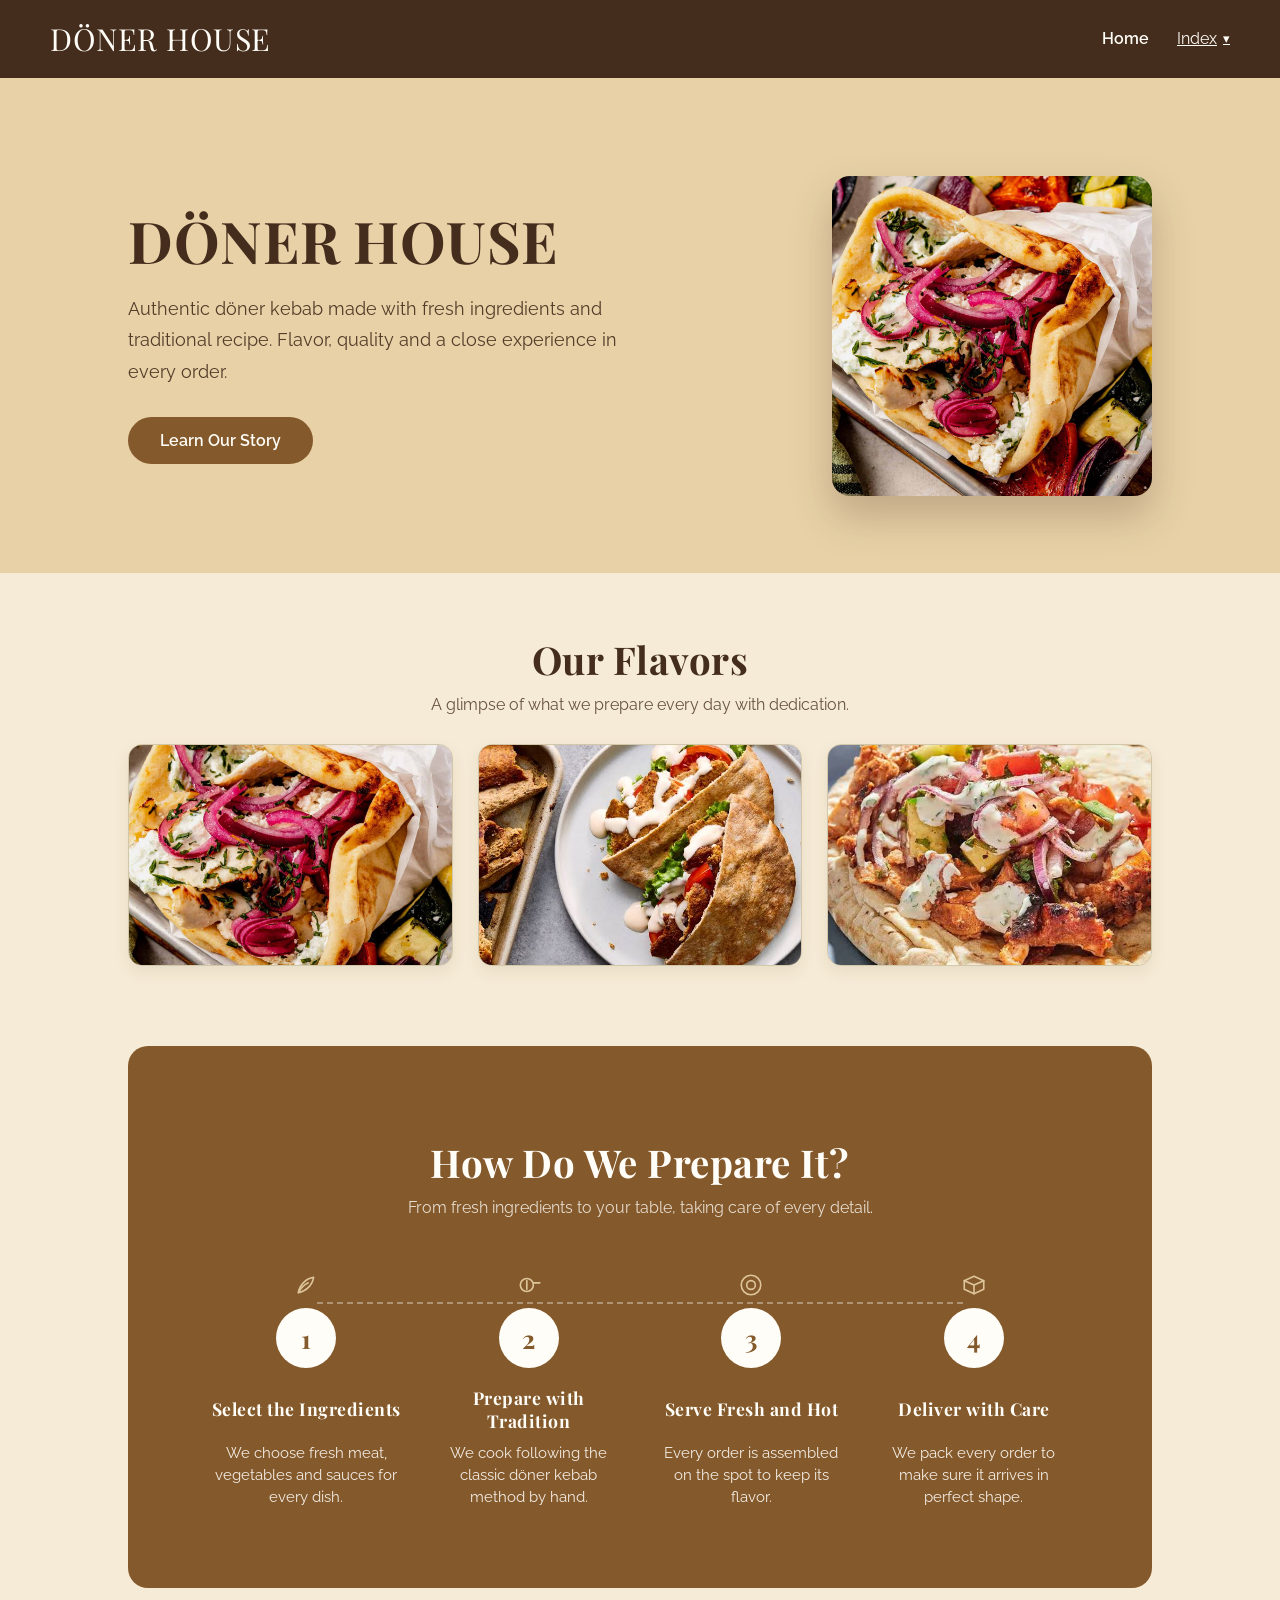
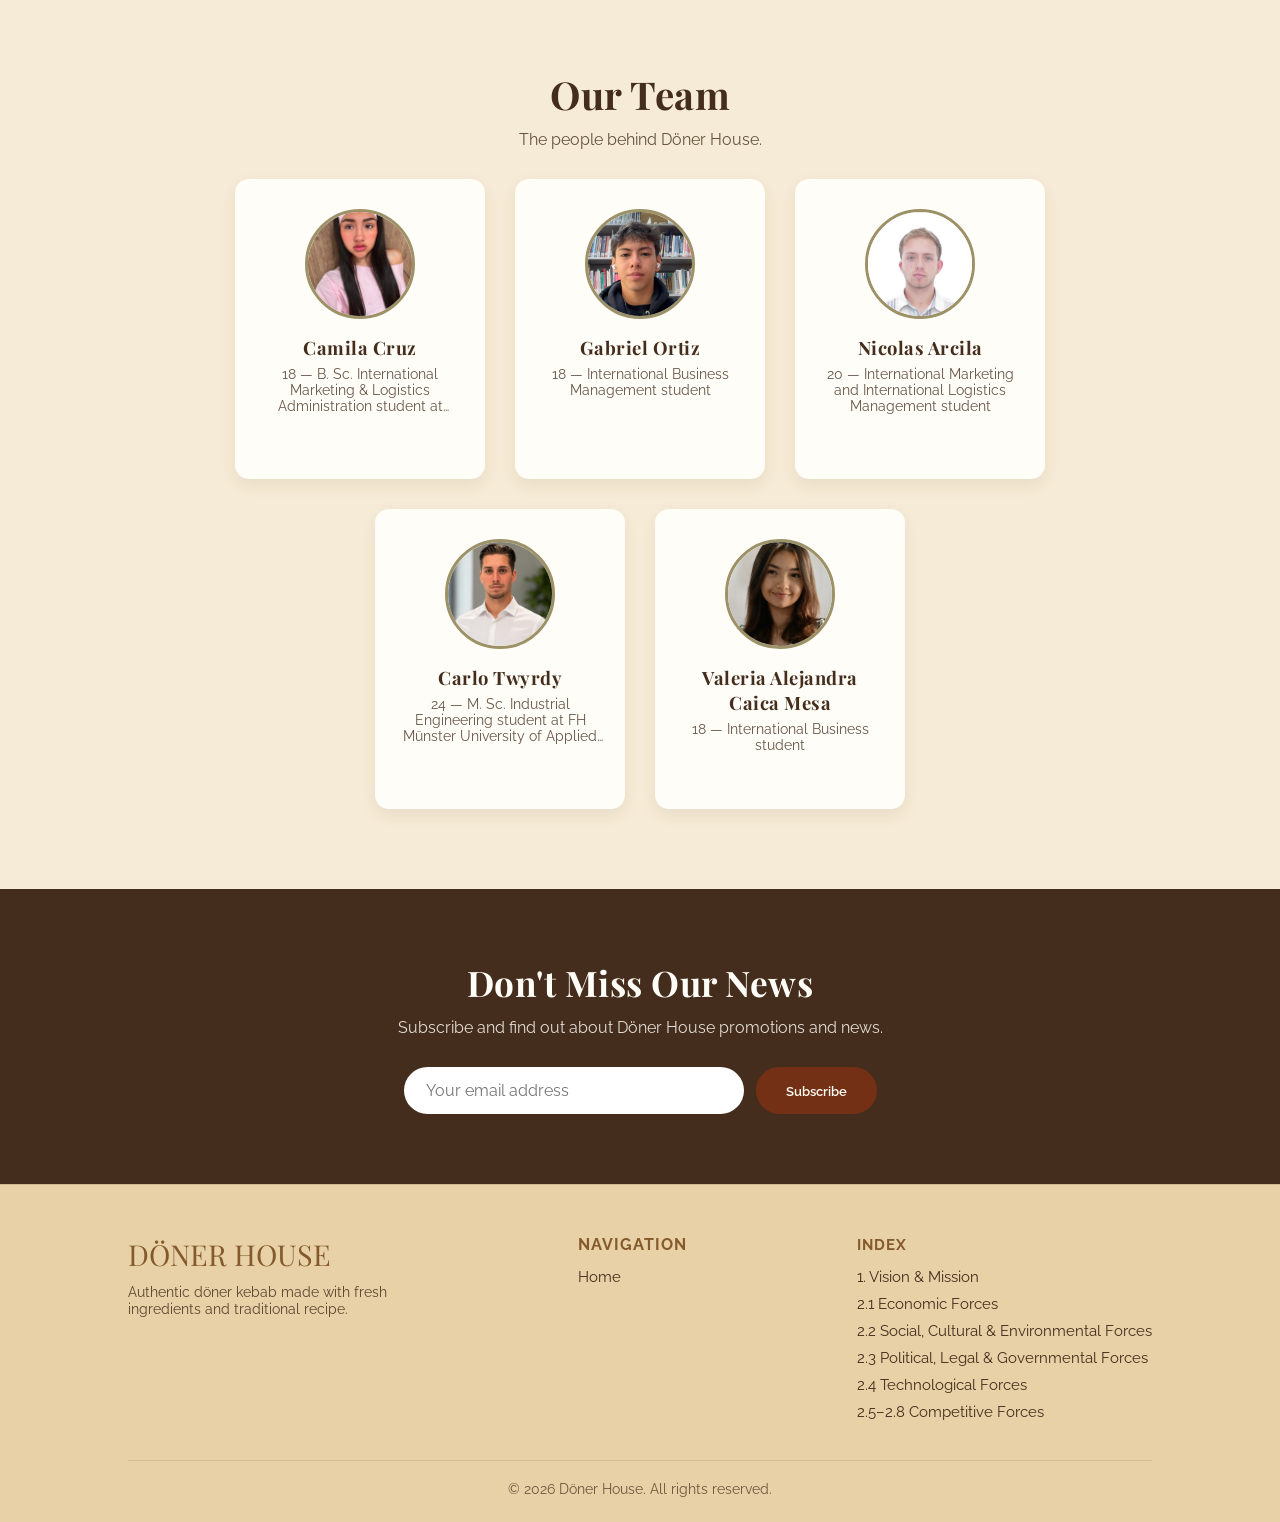
==== index.html @ c60be785 "Fix uneven layout in the process and team sections on the homepage Both sections wrapped to an unbal" ====
<!DOCTYPE html>
<html lang="en">

<head>
    <meta charset="UTF-8">
    <meta name="viewport" content="width=device-width, initial-scale=1.0">
    <title>Döner House</title>

    <link rel="stylesheet" href="css/base.css">
    <link rel="stylesheet" href="css/estilo.css">
    <link href="https://fonts.googleapis.com/css2?family=Playfair+Display:wght@600;700&family=Raleway:wght@300;400;500;600&display=swap"
        rel="stylesheet">
</head>

<body>

    <header class="navbar">
        <div class="logo"><a href="index.html">DÖNER HOUSE</a></div>
        <nav>
            <a href="index.html">Home</a>

            <div class="dropdown">
                <a href="sitemap.html" class="dropdown-toggle">Index</a>
                <div class="dropdown-menu">
                    <a href="mision-vision.html">1. Vision &amp; Mission</a>
                    <a href="fuerzas-economicas.html">2.1 Economic Forces</a>
                    <a href="fuerzas-sociales.html">2.2 Social, Cultural &amp; Environmental Forces</a>
                    <a href="fuerzas-legales.html">2.3 Political, Legal &amp; Governmental Forces</a>
                    <a href="fuerzas-tecnologicas.html">2.4 Technological Forces</a>
                    <a href="fuerzas-competitivas.html">2.5&ndash;2.8 Competitive Forces</a>
                </div>
            </div>
        </nav>
    </header>

    <section class="hero">
        <div class="hero-text">
            <h1>DÖNER HOUSE</h1>
            <p>
                Authentic döner kebab made with fresh ingredients and traditional recipe.
                Flavor, quality and a close experience in every order.
            </p>
            <div class="hero-botones">
                <a href="mision-vision.html" class="btn-primario">Learn Our Story</a>
            </div>
        </div>

        <div class="hero-img">
            <img src="imagenes/img/chicken-doner-kebab-10.jpg" alt="Döner Kebab">
        </div>
    </section>

    <section class="main">

        <section class="galeria">
            <div class="section-heading">
                <h2>Our Flavors</h2>
                <p>A glimpse of what we prepare every day with dedication.</p>
            </div>
            <div class="grid-galeria">
                <div class="galeria-card">
                    <img src="imagenes/img/chicken-doner-kebab-10.jpg" alt="Chicken döner kebab">
                </div>
                <div class="galeria-card">
                    <img src="imagenes/img/doner-kebap-1.jpeg" alt="Döner kebab">
                </div>
                <div class="galeria-card">
                    <img src="imagenes/img/images.jpg" alt="Döner kebab">
                </div>
            </div>
        </section>

        <section class="proceso">
            <div class="section-heading">
                <h2>How Do We Prepare It?</h2>
                <p>From fresh ingredients to your table, taking care of every detail.</p>
            </div>
            <div class="pasos">
                <div class="paso">
                    <div class="paso-icon">
                        <svg viewBox="0 0 24 24" fill="none" stroke="currentColor" stroke-width="1.5" stroke-linecap="round" stroke-linejoin="round">
                            <path d="M5 19c7-1 13-7 14-14-7 1-13 7-14 14z" />
                            <path d="M5 19c2-4 5-7 9-9" />
                        </svg>
                    </div>
                    <div class="numero">1</div>
                    <h3>Select the Ingredients</h3>
                    <p>We choose fresh meat, vegetables and sauces for every dish.</p>
                </div>
                <div class="paso">
                    <div class="paso-icon">
                        <svg viewBox="0 0 24 24" fill="none" stroke="currentColor" stroke-width="1.5" stroke-linecap="round" stroke-linejoin="round">
                            <circle cx="10" cy="12" r="6" />
                            <path d="M16 10h6" />
                            <path d="M10 8v8" />
                        </svg>
                    </div>
                    <div class="numero">2</div>
                    <h3>Prepare with Tradition</h3>
                    <p>We cook following the classic döner kebab method by hand.</p>
                </div>
                <div class="paso">
                    <div class="paso-icon">
                        <svg viewBox="0 0 24 24" fill="none" stroke="currentColor" stroke-width="1.5" stroke-linecap="round" stroke-linejoin="round">
                            <circle cx="12" cy="12" r="9" />
                            <circle cx="12" cy="12" r="4" />
                        </svg>
                    </div>
                    <div class="numero">3</div>
                    <h3>Serve Fresh and Hot</h3>
                    <p>Every order is assembled on the spot to keep its flavor.</p>
                </div>
                <div class="paso">
                    <div class="paso-icon">
                        <svg viewBox="0 0 24 24" fill="none" stroke="currentColor" stroke-width="1.5" stroke-linecap="round" stroke-linejoin="round">
                            <path d="M3 8l9-4 9 4-9 4-9-4z" />
                            <path d="M3 8v8l9 4 9-4V8" />
                            <path d="M12 12v8" />
                        </svg>
                    </div>
                    <div class="numero">4</div>
                    <h3>Deliver with Care</h3>
                    <p>We pack every order to make sure it arrives in perfect shape.</p>
                </div>
            </div>
        </section>

        <section class="equipo">
            <div class="section-heading">
                <h2>Our Team</h2>
                <p>The people behind Döner House.</p>
            </div>
            <div class="grid-equipo">
                <div class="equipo-card">
                    <img src="imagenes/img/Cmai.jpeg" alt="Camila Cruz">
                    <h3>Camila Cruz</h3>
                    <p>18 &mdash; B. Sc. International Marketing &amp; Logistics Administration student at Universidad de La Sabana</p>
                </div>
                <div class="equipo-card">
                    <img src="imagenes/img/Gabo.jpeg" alt="Gabriel Ortiz">
                    <h3>Gabriel Ortiz</h3>
                    <p>18 &mdash; International Business Management student</p>
                </div>
                <div class="equipo-card">
                    <img src="imagenes/img/Nicolas.jpeg" alt="Nicolas Arcila">
                    <h3>Nicolas Arcila</h3>
                    <p>20 &mdash; International Marketing and International Logistics Management student</p>
                </div>
                <div class="equipo-card">
                    <img src="imagenes/img/galeria-1.jpeg" alt="Carlo Twyrdy">
                    <h3>Carlo Twyrdy</h3>
                    <p>24 &mdash; M. Sc. Industrial Engineering student at FH Münster University of Applied Sciences</p>
                </div>
                <div class="equipo-card">
                    <img src="imagenes/img/galeria-2.jpeg" alt="Valeria Alejandra Caica Mesa">
                    <h3>Valeria Alejandra Caica Mesa</h3>
                    <p>18 &mdash; International Business student</p>
                </div>
            </div>
        </section>

    </section>

    <section class="newsletter">
        <h2>Don't Miss Our News</h2>
        <p>Subscribe and find out about Döner House promotions and news.</p>
        <form class="newsletter-form" onsubmit="event.preventDefault(); alert('Thank you for subscribing!');">
            <input type="email" placeholder="Your email address" required>
            <button type="submit">Subscribe</button>
        </form>
    </section>

    <footer class="footer">
        <div class="footer-content">
            <div>
                <div class="footer-logo">DÖNER HOUSE</div>
                <p class="footer-tagline">Authentic döner kebab made with fresh ingredients and traditional
                    recipe.</p>
            </div>
            <div class="footer-col">
                <h4>Navigation</h4>
                <a href="index.html">Home</a>
            </div>
            <div class="footer-col">
                <h4><a href="sitemap.html">Index</a></h4>
                <a href="mision-vision.html">1. Vision &amp; Mission</a>
                <a href="fuerzas-economicas.html">2.1 Economic Forces</a>
                <a href="fuerzas-sociales.html">2.2 Social, Cultural &amp; Environmental Forces</a>
                <a href="fuerzas-legales.html">2.3 Political, Legal &amp; Governmental Forces</a>
                <a href="fuerzas-tecnologicas.html">2.4 Technological Forces</a>
                <a href="fuerzas-competitivas.html">2.5&ndash;2.8 Competitive Forces</a>
            </div>
        </div>
        <p class="footer-copy">&copy; 2026 Döner House. All rights reserved.</p>
    </footer>

</body>

</html>
---- css/base.css ----
/* ========================================================
   BRAND VARIABLES - DÖNER HOUSE
   Warm, earthy, rustic palette
======================================================== */
:root {
    --color-fondo: #E8D1A7;         /* Crema suave - base */
    --color-superficie: #F6EBD6;    /* Crema claro para tarjetas */
    --color-blanco: #FFFDF8;
    --color-primario: #84592B;      /* Toasted Caramel */
    --color-primario-oscuro: #6B4622;
    --color-secundario: #9D9167;    /* Olive Harvest */
    --color-acento: #743014;        /* Spiced Wine */
    --color-acento-oscuro: #5C2510;
    --color-texto: #442D1C;         /* Cowhide Cocoa */

    --fuente-titulo: 'Playfair Display', 'Georgia', serif;
    --fuente-cuerpo: 'Raleway', sans-serif;
}

/* ========================================================
   RESET Y BASE
======================================================== */
* {
    margin: 0;
    padding: 0;
    box-sizing: border-box;
}

body {
    font-family: var(--fuente-cuerpo);
    background-color: var(--color-fondo);
    color: var(--color-texto);
}

h1, h2, h3, h4, .logo {
    font-family: var(--fuente-titulo);
    letter-spacing: 0.5px;
    color: var(--color-texto);
}

a {
    color: inherit;
}

img {
    max-width: 100%;
    display: block;
}

/* ========================================================
   HEADER / NAVBAR
======================================================== */
.navbar {
    background-color: var(--color-texto);
    color: var(--color-blanco);
    display: flex;
    justify-content: space-between;
    align-items: center;
    padding: 18px 50px;
    position: sticky;
    top: 0;
    z-index: 1000;
    border-bottom: 1px solid rgba(68, 45, 28, 0.15);
}

.navbar .logo a {
    font-size: 1.9rem;
    text-decoration: none;
    color: var(--color-blanco);
}

.navbar nav {
    display: flex;
    align-items: center;
    gap: 28px;
}

.navbar nav > a {
    text-decoration: none;
    font-weight: 600;
    font-size: 1rem;
    color: var(--color-blanco);
    transition: color 0.3s ease;
    cursor: pointer;
}

.navbar nav > a:hover {
    color: var(--color-fondo);
}

/* ========================================================
   DROPDOWN MENU (INDEX)
======================================================== */
.dropdown {
    position: relative;
    display: inline-block;
}

.dropdown-toggle {
    display: flex;
    align-items: center;
    gap: 6px;
}

.dropdown-toggle::after {
    content: '▾';
    font-size: 0.8rem;
}

.dropdown-menu {
    display: none;
    position: absolute;
    top: 130%;
    left: 0;
    background-color: var(--color-blanco);
    min-width: 260px;
    box-shadow: 0 10px 25px rgba(68, 45, 28, 0.18);
    border-radius: 10px;
    border: 1px solid rgba(68, 45, 28, 0.1);
    padding: 10px 0;
    z-index: 20;
}

.dropdown:hover .dropdown-menu {
    display: block;
    animation: fadeIn 0.25s ease;
}

.dropdown-menu a {
    display: block;
    padding: 10px 20px;
    text-decoration: none;
    color: var(--color-texto);
    font-size: 0.92rem;
    font-weight: 500;
    transition: background 0.2s ease, color 0.2s ease;
}

.dropdown-menu a:hover {
    background-color: var(--color-superficie);
    color: var(--color-primario);
}

@keyframes fadeIn {
    from { opacity: 0; transform: translateY(-10px); }
    to { opacity: 1; transform: translateY(0); }
}

/* ========================================================
   GENERAL BUTTONS
======================================================== */
.btn-primario {
    display: inline-block;
    padding: 14px 32px;
    border-radius: 30px;
    font-weight: 600;
    text-decoration: none;
    font-family: var(--fuente-cuerpo);
    border: none;
    cursor: pointer;
    transition: all 0.3s ease;
    font-size: 1rem;
    background-color: var(--color-primario);
    color: var(--color-blanco);
}

.btn-primario:hover {
    background-color: var(--color-primario-oscuro);
    transform: translateY(-2px);
}

/* ========================================================
   EXAMPLE CONTENT NOTICE
======================================================== */
.aviso-ejemplo {
    display: inline-block;
    background-color: rgba(157, 145, 103, 0.2);
    border: 1px dashed var(--color-secundario);
    color: var(--color-primario-oscuro);
    font-size: 0.85rem;
    font-weight: 600;
    padding: 8px 16px;
    border-radius: 20px;
    margin-bottom: 20px;
}

/* ========================================================
   FOOTER
======================================================== */
.footer {
    background-color: var(--color-fondo);
    color: var(--color-texto);
    padding: 50px 10% 25px;
    border-top: 1px solid rgba(68, 45, 28, 0.15);
}

.footer-content {
    display: flex;
    flex-wrap: wrap;
    justify-content: space-between;
    gap: 30px;
    margin-bottom: 30px;
}

.footer-logo {
    font-family: var(--fuente-titulo);
    font-size: 1.8rem;
    color: var(--color-primario);
}

.footer-tagline {
    max-width: 280px;
    margin-top: 10px;
    font-size: 0.9rem;
    color: var(--color-texto);
    opacity: 0.85;
}

.footer-col h4 {
    font-family: var(--fuente-cuerpo);
    font-size: 1rem;
    text-transform: uppercase;
    letter-spacing: 1px;
    color: var(--color-primario);
    margin-bottom: 14px;
}

.footer-col a {
    display: block;
    text-decoration: none;
    color: var(--color-texto);
    font-size: 0.92rem;
    margin-bottom: 10px;
    transition: color 0.2s ease;
}

.footer-col h4 a {
    display: inline;
    color: inherit;
    margin-bottom: 0;
}

.footer-col h4 a:hover {
    text-decoration: underline;
}

.footer-col a:hover {
    color: var(--color-acento);
}

.footer-copy {
    text-align: center;
    font-size: 0.85rem;
    opacity: 0.75;
    padding-top: 20px;
    border-top: 1px solid rgba(68, 45, 28, 0.15);
}

/* ========================================================
   RESPONSIVE BASE
======================================================== */
@media (max-width: 900px) {
    .navbar {
        flex-direction: column;
        gap: 15px;
        padding: 15px 20px;
    }

    .navbar nav {
        flex-wrap: wrap;
        justify-content: center;
        gap: 15px;
    }
}
---- css/estilo.css ----
/* ========================================================
   PÁGINA PRINCIPAL - DÖNER HOUSE
   Requiere base.css cargado antes que este archivo
======================================================== */

/* ========================================================
   HERO
======================================================== */
.hero {
    display: flex;
    align-items: center;
    justify-content: space-between;
    gap: 40px;
    padding: 80px 10% 60px;
    background-color: var(--color-fondo);
    min-height: 55vh;
}

.hero-text {
    max-width: 52%;
}

.hero-text h1 {
    font-size: 3.6rem;
    line-height: 1.15;
    margin-bottom: 20px;
}

.hero-text p {
    font-size: 1.15rem;
    line-height: 1.7;
    color: var(--color-texto);
    opacity: 0.9;
    margin-bottom: 30px;
}

.hero-botones {
    display: flex;
    gap: 18px;
    flex-wrap: wrap;
}

.hero-img {
    max-width: 42%;
}

.hero-img img {
    width: 100%;
    max-width: 420px;
    height: 320px;
    object-fit: cover;
    border-radius: 18px;
    box-shadow: 0 20px 40px rgba(68, 45, 28, 0.25);
    margin-left: auto;
}

/* ========================================================
   CONTENIDO PRINCIPAL (MAIN)
======================================================== */
.main {
    padding: 60px 10%;
    background-color: var(--color-superficie);
}

.section-heading {
    text-align: center;
    margin-bottom: 30px;
}

.section-heading h2 {
    font-size: 2.4rem;
    margin-bottom: 10px;
}

.section-heading p {
    color: var(--color-texto);
    opacity: 0.8;
}

/* ========================================================
   SECCIÓN: GALERÍA
======================================================== */
.galeria {
    margin-bottom: 80px;
}

.grid-galeria {
    display: grid;
    grid-template-columns: repeat(auto-fit, minmax(220px, 1fr));
    gap: 25px;
}

.galeria-card {
    border-radius: 14px;
    overflow: hidden;
    border: 1px solid rgba(157, 145, 103, 0.4);
    box-shadow: 0 6px 16px rgba(68, 45, 28, 0.08);
    transition: transform 0.3s ease, box-shadow 0.3s ease;
}

.galeria-card:hover {
    transform: translateY(-6px);
    box-shadow: 0 14px 26px rgba(68, 45, 28, 0.18);
}

.galeria-card img {
    width: 100%;
    height: 220px;
    object-fit: cover;
}

/* ========================================================
   SECCIÓN: NUESTRO PROCESO
======================================================== */
.proceso {
    background-color: var(--color-primario);
    color: var(--color-blanco);
    padding: 90px 8% 80px;
    border-radius: 20px;
    margin-bottom: 80px;
    text-align: center;
}

.proceso .section-heading h2,
.proceso .section-heading p {
    color: var(--color-blanco);
}

.proceso .aviso-ejemplo {
    background-color: rgba(255, 255, 255, 0.15);
    border-color: rgba(255, 255, 255, 0.5);
    color: var(--color-blanco);
}

.pasos {
    position: relative;
    display: grid;
    grid-template-columns: repeat(4, 1fr);
    gap: 30px;
    margin-top: 55px;
}

.pasos::before {
    content: '';
    position: absolute;
    top: 30px;
    left: 12.5%;
    right: 12.5%;
    height: 0;
    border-top: 2px dashed rgba(255, 255, 255, 0.35);
    z-index: 0;
}

.paso {
    position: relative;
    z-index: 1;
    text-align: center;
    max-width: 240px;
    margin: 0 auto;
}

.paso-icon {
    width: 26px;
    height: 26px;
    margin: 0 auto 10px;
    color: var(--color-fondo);
    opacity: 0.9;
}

.paso-icon svg {
    width: 100%;
    height: 100%;
}

.paso .numero {
    width: 60px;
    height: 60px;
    margin: 0 auto 18px;
    border-radius: 50%;
    background-color: var(--color-blanco);
    color: var(--color-primario);
    display: flex;
    align-items: center;
    justify-content: center;
    font-family: var(--fuente-titulo);
    font-size: 1.6rem;
    font-weight: 700;
    position: relative;
    z-index: 1;
}

.paso h3 {
    color: var(--color-blanco);
    font-size: 1.1rem;
    margin-bottom: 10px;
    min-height: 2.6em;
    display: flex;
    align-items: center;
    justify-content: center;
}

.paso p {
    font-size: 0.92rem;
    opacity: 0.9;
    line-height: 1.5;
}

/* ========================================================
   SECCIÓN: NUESTRO EQUIPO
======================================================== */
.equipo {
    margin-bottom: 20px;
    text-align: center;
}

.equipo .aviso-ejemplo {
    margin-bottom: 30px;
}

.grid-equipo {
    display: flex;
    flex-wrap: wrap;
    justify-content: center;
    gap: 30px;
    max-width: 900px;
    margin: 0 auto;
}

.equipo-card {
    flex: 0 1 250px;
    max-width: 250px;
    min-height: 300px;
    display: flex;
    flex-direction: column;
    align-items: center;
    background-color: var(--color-blanco);
    border-radius: 14px;
    padding: 30px 20px;
    box-shadow: 0 6px 16px rgba(68, 45, 28, 0.08);
    transition: transform 0.3s ease, box-shadow 0.3s ease;
}

.equipo-card:hover {
    transform: translateY(-6px);
    box-shadow: 0 14px 26px rgba(68, 45, 28, 0.18);
}

.equipo-card img {
    width: 110px;
    height: 110px;
    object-fit: cover;
    border-radius: 50%;
    margin: 0 auto 16px;
    border: 3px solid var(--color-secundario);
    flex-shrink: 0;
}

.equipo-card h3 {
    font-size: 1.15rem;
    margin-bottom: 6px;
}

.equipo-card p {
    font-size: 0.88rem;
    color: var(--color-texto);
    opacity: 0.8;
    display: -webkit-box;
    -webkit-line-clamp: 3;
    -webkit-box-orient: vertical;
    overflow: hidden;
}


/* ========================================================
   NEWSLETTER / SUSCRIPCIÓN
======================================================== */
.newsletter {
    background-color: var(--color-texto);
    color: var(--color-blanco);
    padding: 70px 10%;
    text-align: center;
}

.newsletter h2 {
    color: var(--color-blanco);
    font-size: 2.2rem;
    margin-bottom: 12px;
}

.newsletter p {
    opacity: 0.85;
    margin-bottom: 30px;
    max-width: 550px;
    margin-left: auto;
    margin-right: auto;
}

.newsletter-form {
    display: flex;
    justify-content: center;
    gap: 12px;
    flex-wrap: wrap;
}

.newsletter-form input {
    padding: 14px 22px;
    border-radius: 30px;
    border: none;
    width: 100%;
    max-width: 340px;
    font-family: var(--fuente-cuerpo);
    font-size: 1rem;
}

.newsletter-form button {
    background-color: var(--color-acento);
    color: var(--color-blanco);
    border: none;
    padding: 14px 30px;
    border-radius: 30px;
    font-weight: 600;
    cursor: pointer;
    font-family: var(--fuente-cuerpo);
    transition: background 0.3s ease;
}

.newsletter-form button:hover {
    background-color: var(--color-acento-oscuro);
}

/* ========================================================
   RESPONSIVE DESIGN
======================================================== */
@media (max-width: 900px) {
    .hero {
        flex-direction: column;
        text-align: center;
        padding: 50px 6%;
    }

    .hero-text, .hero-img {
        max-width: 100%;
    }

    .hero-img img {
        margin: 30px auto 0;
    }

    .hero-botones {
        justify-content: center;
    }

    .hero-text h1 {
        font-size: 2.6rem;
    }

    .proceso {
        border-radius: 0;
        padding: 60px 6%;
    }

    .pasos {
        grid-template-columns: repeat(2, 1fr);
        row-gap: 45px;
    }

    .pasos::before {
        display: none;
    }
}

@media (max-width: 500px) {
    .pasos {
        grid-template-columns: 1fr;
    }
}
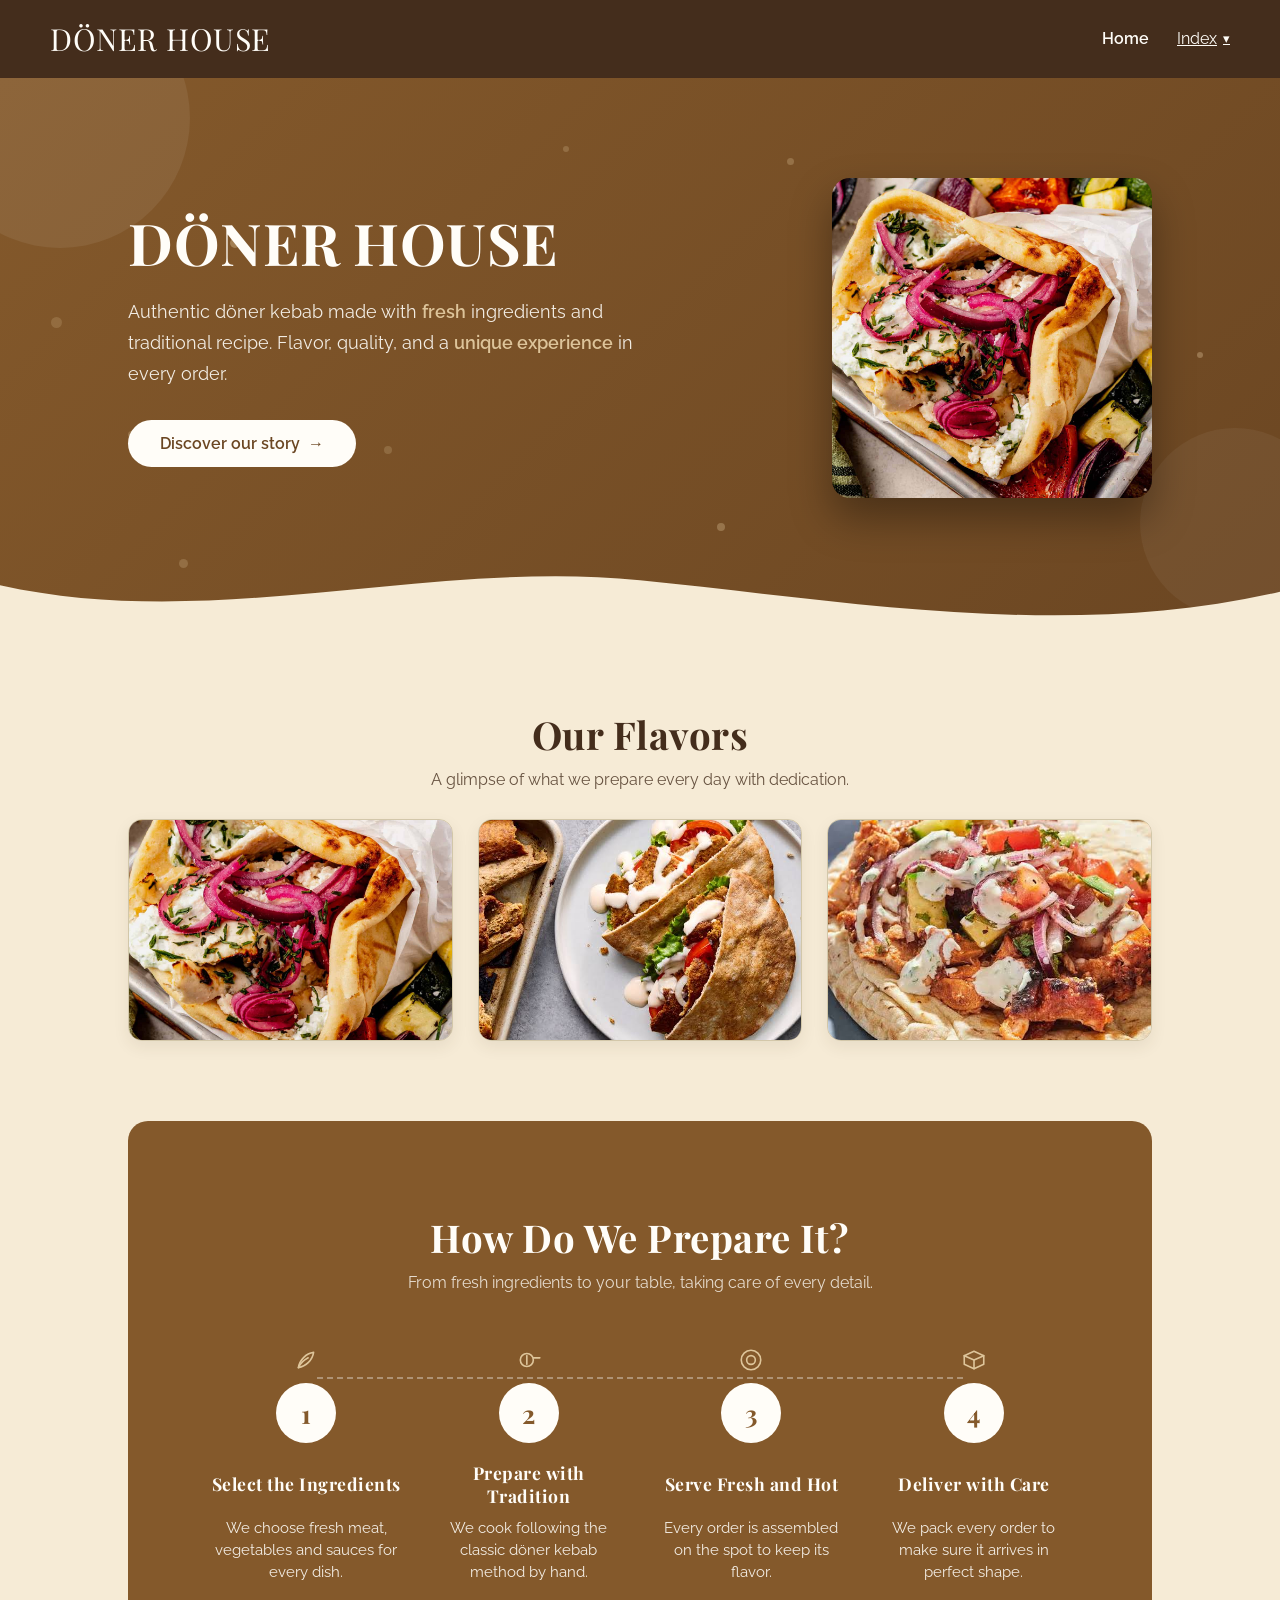
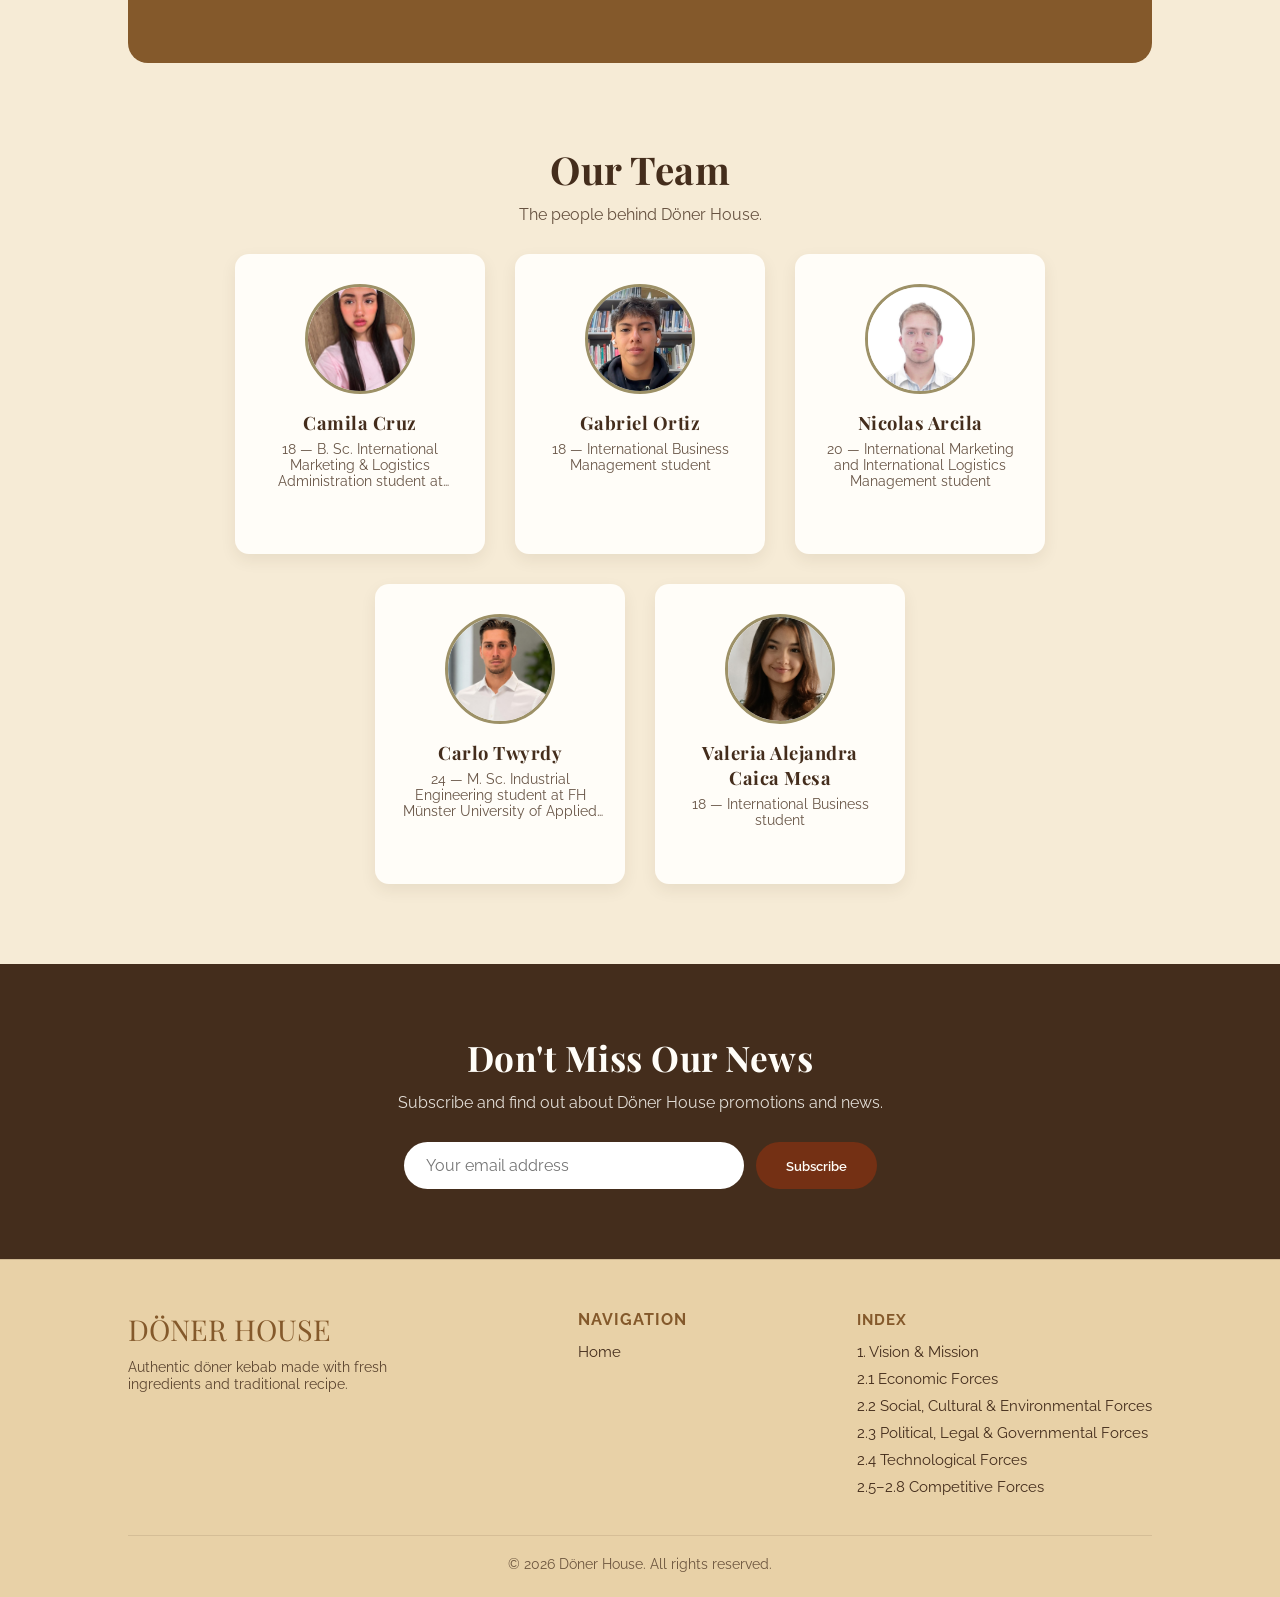
==== commit 3b52963b: "Complete full Drive content for Social, Legal and Technological Forces; unify hero design across all" ====
--- a/index.html
+++ b/index.html
@@ -33,21 +33,43 @@
         </nav>
     </header>
 
-    <section class="hero">
-        <div class="hero-text">
-            <h1>DÖNER HOUSE</h1>
-            <p>
-                Authentic döner kebab made with fresh ingredients and traditional recipe.
-                Flavor, quality and a close experience in every order.
-            </p>
-            <div class="hero-botones">
-                <a href="mision-vision.html" class="btn-primario">Learn Our Story</a>
+    <section class="hero-ola">
+        <div class="bg-shape shape-1"></div>
+        <div class="bg-shape shape-2"></div>
+        <div class="bg-dot dot-1"></div>
+        <div class="bg-dot dot-2"></div>
+        <div class="bg-dot dot-3"></div>
+        <div class="bg-dot dot-4"></div>
+        <div class="bg-dot dot-5"></div>
+        <div class="bg-dot dot-6"></div>
+        <div class="bg-dot dot-7"></div>
+        <div class="bg-dot dot-8"></div>
+        <div class="bg-dot dot-9"></div>
+        <div class="bg-dot dot-10"></div>
+        <div class="bg-dot dot-11"></div>
+        <div class="bg-dot dot-12"></div>
+        <div class="döner-container">
+            <!-- Text Column -->
+            <div class="döner-content">
+                <h1 class="döner-title">DÖNER HOUSE</h1>
+                <p class="döner-description">
+                    Authentic döner kebab made with <em>fresh</em> ingredients and
+                    traditional recipe. Flavor, quality, and a <em>unique experience</em> in every order.
+                </p>
+                <a href="mision-vision.html" class="döner-btn">
+                    Discover our story <span class="arrow">&rarr;</span>
+                </a>
+            </div>
+
+            <!-- Image Column -->
+            <div class="döner-image-wrapper">
+                <img src="imagenes/img/chicken-doner-kebab-10.jpg" alt="Döner House Dish" class="döner-img">
             </div>
         </div>
 
-        <div class="hero-img">
-            <img src="imagenes/img/chicken-doner-kebab-10.jpg" alt="Döner Kebab">
-        </div>
+        <svg class="hero-ola-wave" viewBox="0 0 1440 110" preserveAspectRatio="none" aria-hidden="true">
+            <path d="M0,32 C240,90 480,0 720,26 C960,52 1200,100 1440,40 L1440,110 L0,110 Z" />
+        </svg>
     </section>
 
     <section class="main">
--- a/css/base.css
+++ b/css/base.css
@@ -94,6 +94,8 @@
 .dropdown {
     position: relative;
     display: inline-block;
+    padding-bottom: 14px;
+    margin-bottom: -14px;
 }
 
 .dropdown-toggle {
@@ -110,10 +112,11 @@
 .dropdown-menu {
     display: none;
     position: absolute;
-    top: 130%;
-    left: 0;
+    top: 100%;
+    right: 0;
     background-color: var(--color-blanco);
     min-width: 260px;
+    max-width: 90vw;
     box-shadow: 0 10px 25px rgba(68, 45, 28, 0.18);
     border-radius: 10px;
     border: 1px solid rgba(68, 45, 28, 0.1);
--- a/css/estilo.css
+++ b/css/estilo.css
@@ -52,6 +52,149 @@
     border-radius: 18px;
     box-shadow: 0 20px 40px rgba(68, 45, 28, 0.25);
     margin-left: auto;
+}
+
+/* ========================================================
+   HERO-OLA (dark hero with wave divider into the page)
+======================================================== */
+.hero-ola {
+    position: relative;
+    background: linear-gradient(135deg, var(--color-primario), var(--color-primario-oscuro));
+    padding: 100px 10% 150px;
+    overflow: hidden;
+}
+
+.hero-ola-wave {
+    position: absolute;
+    left: 0;
+    bottom: -1px;
+    width: 100%;
+    height: 90px;
+    display: block;
+}
+
+.hero-ola-wave path {
+    fill: var(--color-superficie);
+}
+
+.bg-shape {
+    position: absolute;
+    border-radius: 50%;
+    background-color: rgba(255, 255, 255, 0.07);
+    pointer-events: none;
+}
+
+.shape-1 {
+    width: 260px;
+    height: 260px;
+    top: -90px;
+    left: -70px;
+}
+
+.shape-2 {
+    width: 190px;
+    height: 190px;
+    bottom: 30px;
+    right: -50px;
+    background-color: rgba(255, 255, 255, 0.05);
+}
+
+.bg-dot {
+    position: absolute;
+    border-radius: 50%;
+    background-color: var(--color-fondo);
+    opacity: 0.35;
+    pointer-events: none;
+}
+
+.dot-1 { width: 10px; height: 10px; top: 28%; left: 18%; }
+.dot-2 { width: 7px;  height: 7px;  top: 62%; left: 10%; opacity: 0.25; }
+.dot-3 { width: 12px; height: 12px; top: 20%; right: 16%; }
+.dot-4 { width: 6px;  height: 6px;  top: 55%; right: 22%; opacity: 0.3; }
+.dot-5 { width: 8px;  height: 8px;  bottom: 34%; left: 30%; opacity: 0.2; }
+.dot-6 { width: 9px;  height: 9px;  bottom: 40%; right: 32%; opacity: 0.28; }
+.dot-7 { width: 6px;  height: 6px;  top: 12%; left: 44%; opacity: 0.22; }
+.dot-8 { width: 8px;  height: 8px;  top: 78%; left: 56%; opacity: 0.3; }
+.dot-9 { width: 11px; height: 11px; top: 42%; left: 4%;  opacity: 0.18; }
+.dot-10 { width: 7px; height: 7px;  top: 14%; right: 38%; opacity: 0.26; }
+.dot-11 { width: 9px; height: 9px;  bottom: 14%; left: 14%; opacity: 0.22; }
+.dot-12 { width: 6px; height: 6px;  top: 48%; right: 6%;  opacity: 0.32; }
+
+.döner-container {
+    position: relative;
+    z-index: 1;
+    display: flex;
+    align-items: center;
+    justify-content: space-between;
+    gap: 40px;
+    width: 100%;
+}
+
+.döner-content {
+    max-width: 52%;
+}
+
+.döner-title {
+    font-size: 3.6rem;
+    line-height: 1.15;
+    margin-bottom: 20px;
+    color: var(--color-blanco);
+}
+
+.döner-description {
+    font-size: 1.15rem;
+    line-height: 1.7;
+    color: var(--color-blanco);
+    opacity: 0.9;
+    margin-bottom: 30px;
+}
+
+.döner-description em {
+    font-style: normal;
+    color: var(--color-fondo);
+    font-weight: 600;
+}
+
+.döner-btn {
+    display: inline-flex;
+    align-items: center;
+    gap: 8px;
+    padding: 14px 32px;
+    border-radius: 30px;
+    background-color: var(--color-blanco);
+    color: var(--color-primario-oscuro);
+    font-weight: 600;
+    text-decoration: none;
+    font-size: 1rem;
+    transition: all 0.3s ease;
+}
+
+.döner-btn:hover {
+    background-color: var(--color-fondo);
+    transform: translateY(-2px);
+}
+
+.döner-btn .arrow {
+    transition: transform 0.3s ease;
+}
+
+.döner-btn:hover .arrow {
+    transform: translateX(4px);
+}
+
+.döner-image-wrapper {
+    max-width: 42%;
+}
+
+.döner-img {
+    width: 100%;
+    max-width: 420px;
+    height: 320px;
+    object-fit: cover;
+    border-radius: 18px;
+    box-shadow: 0 20px 40px rgba(0, 0, 0, 0.35);
+    margin-left: auto;
+    display: block;
 }
 
 /* ========================================================
@@ -354,6 +497,27 @@
         font-size: 2.6rem;
     }
 
+    .hero-ola {
+        padding: 60px 6% 100px;
+    }
+
+    .döner-container {
+        flex-direction: column;
+        text-align: center;
+    }
+
+    .döner-content, .döner-image-wrapper {
+        max-width: 100%;
+    }
+
+    .döner-img {
+        margin: 30px auto 0;
+    }
+
+    .döner-title {
+        font-size: 2.6rem;
+    }
+
     .proceso {
         border-radius: 0;
         padding: 60px 6%;
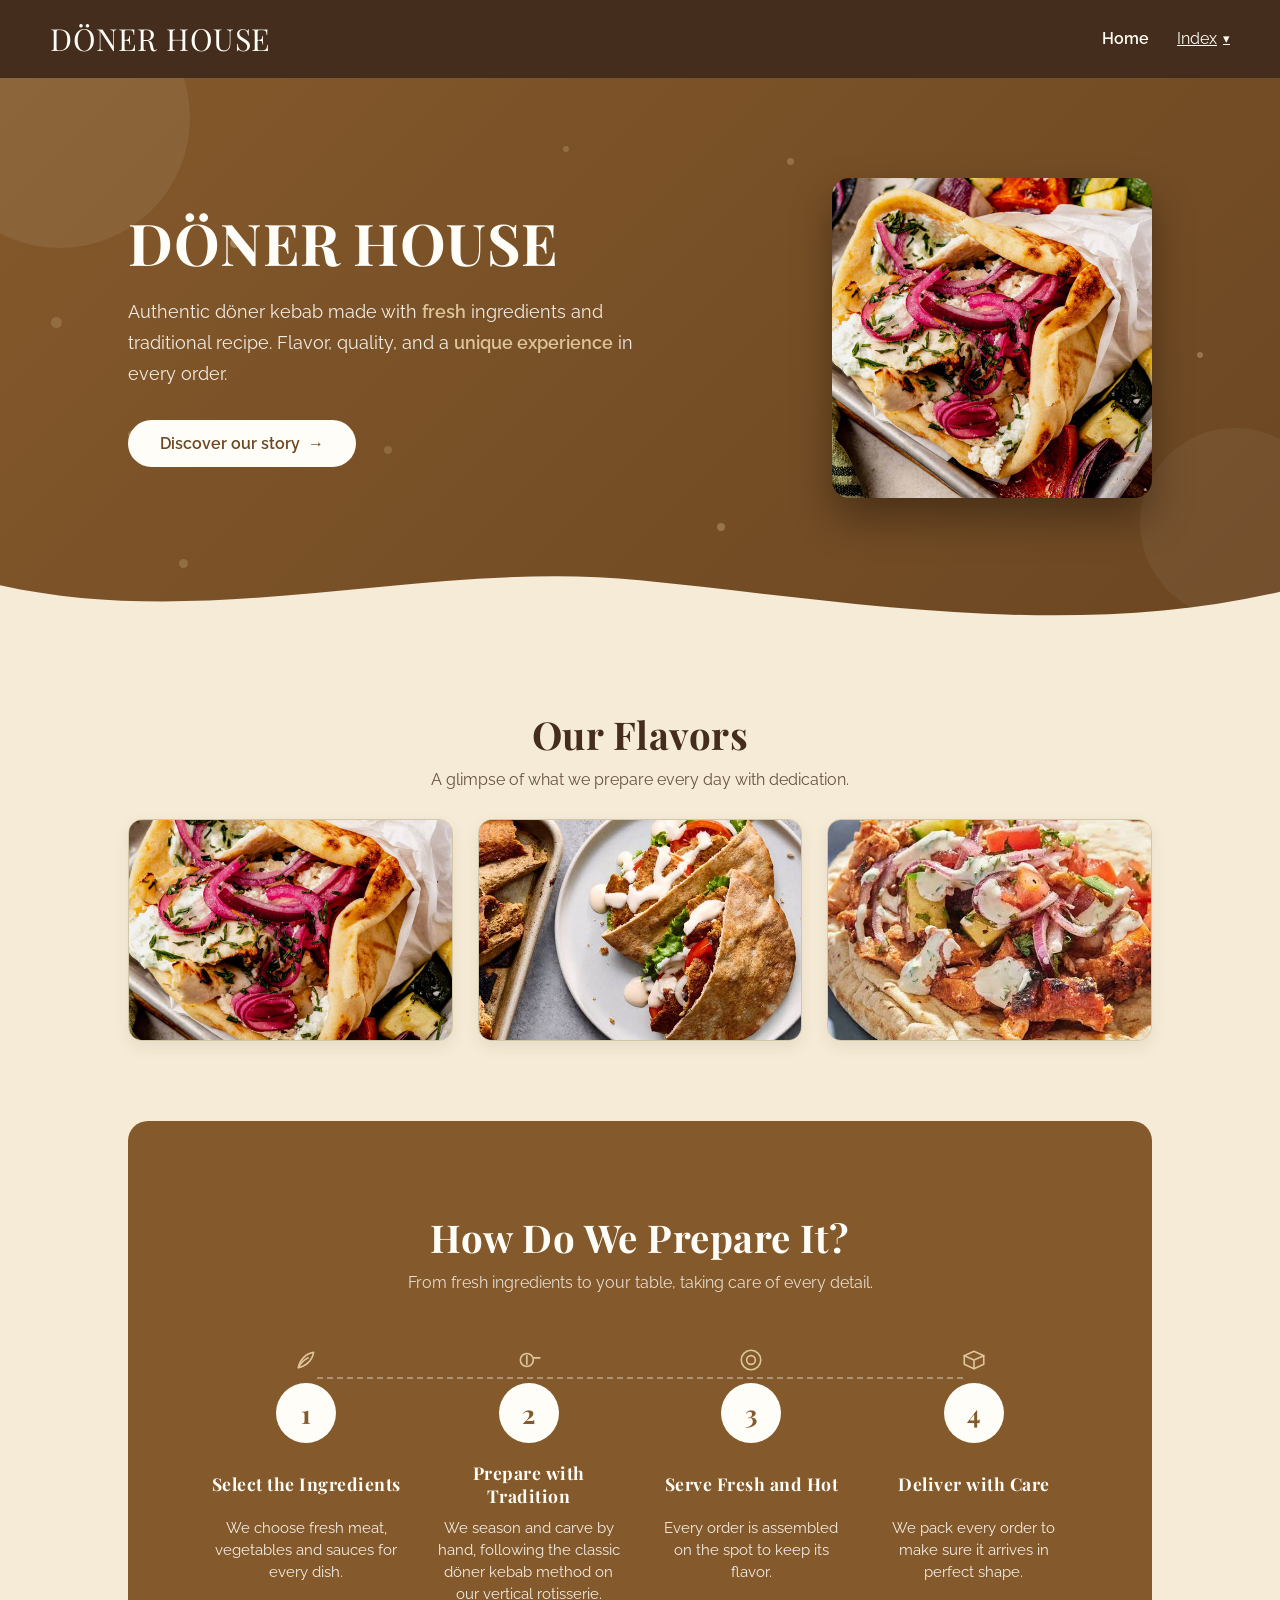
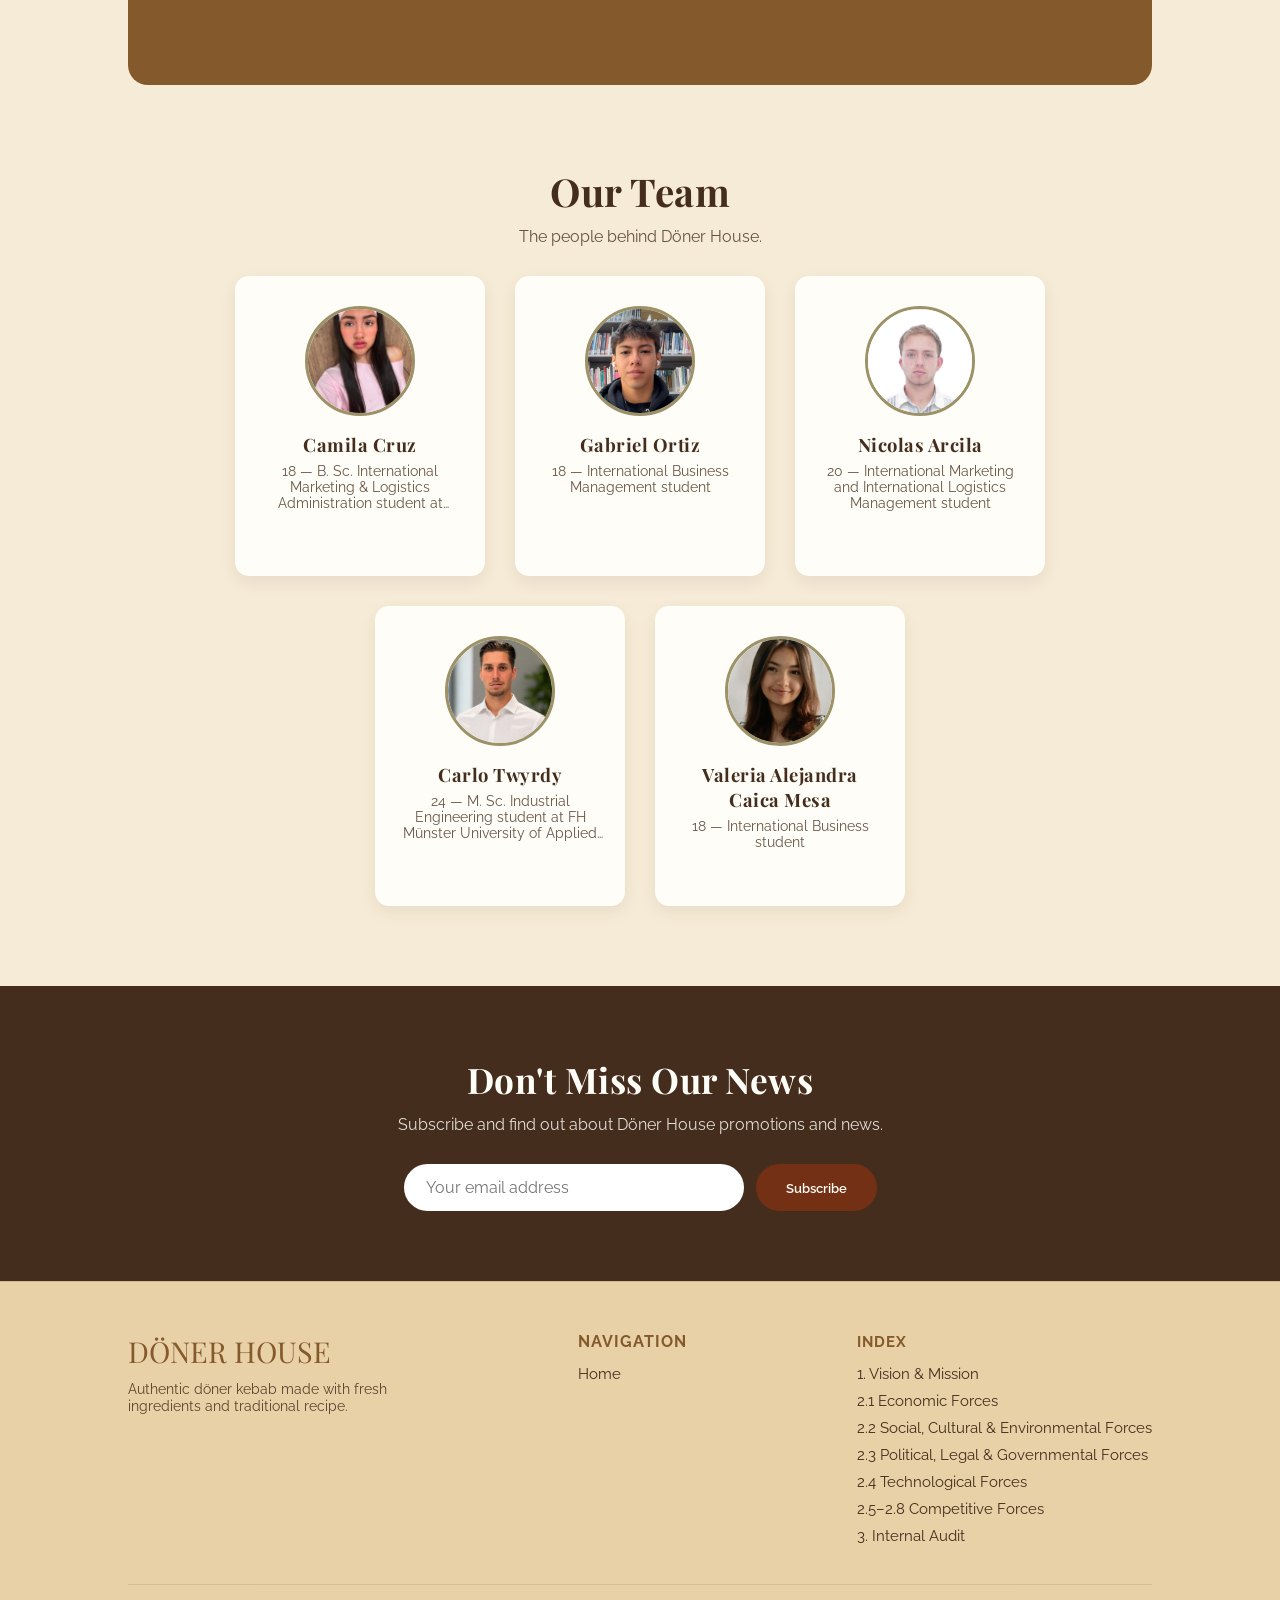
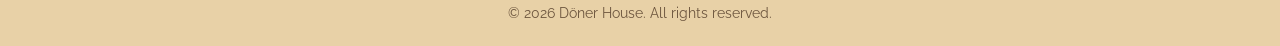
==== commit 1c030be1: "Add Internal Audit page (3. Perform Internal Audit) with organizational structure and job descriptio" ====
--- a/index.html
+++ b/index.html
@@ -28,6 +28,7 @@
                     <a href="fuerzas-legales.html">2.3 Political, Legal &amp; Governmental Forces</a>
                     <a href="fuerzas-tecnologicas.html">2.4 Technological Forces</a>
                     <a href="fuerzas-competitivas.html">2.5&ndash;2.8 Competitive Forces</a>
+                    <a href="auditoria-interna.html">3. Internal Audit</a>
                 </div>
             </div>
         </nav>
@@ -119,7 +120,7 @@
                     </div>
                     <div class="numero">2</div>
                     <h3>Prepare with Tradition</h3>
-                    <p>We cook following the classic döner kebab method by hand.</p>
+                    <p>We season and carve by hand, following the classic döner kebab method on our vertical rotisserie.</p>
                 </div>
                 <div class="paso">
                     <div class="paso-icon">
@@ -211,6 +212,7 @@
                 <a href="fuerzas-legales.html">2.3 Political, Legal &amp; Governmental Forces</a>
                 <a href="fuerzas-tecnologicas.html">2.4 Technological Forces</a>
                 <a href="fuerzas-competitivas.html">2.5&ndash;2.8 Competitive Forces</a>
+                <a href="auditoria-interna.html">3. Internal Audit</a>
             </div>
         </div>
         <p class="footer-copy">&copy; 2026 Döner House. All rights reserved.</p>
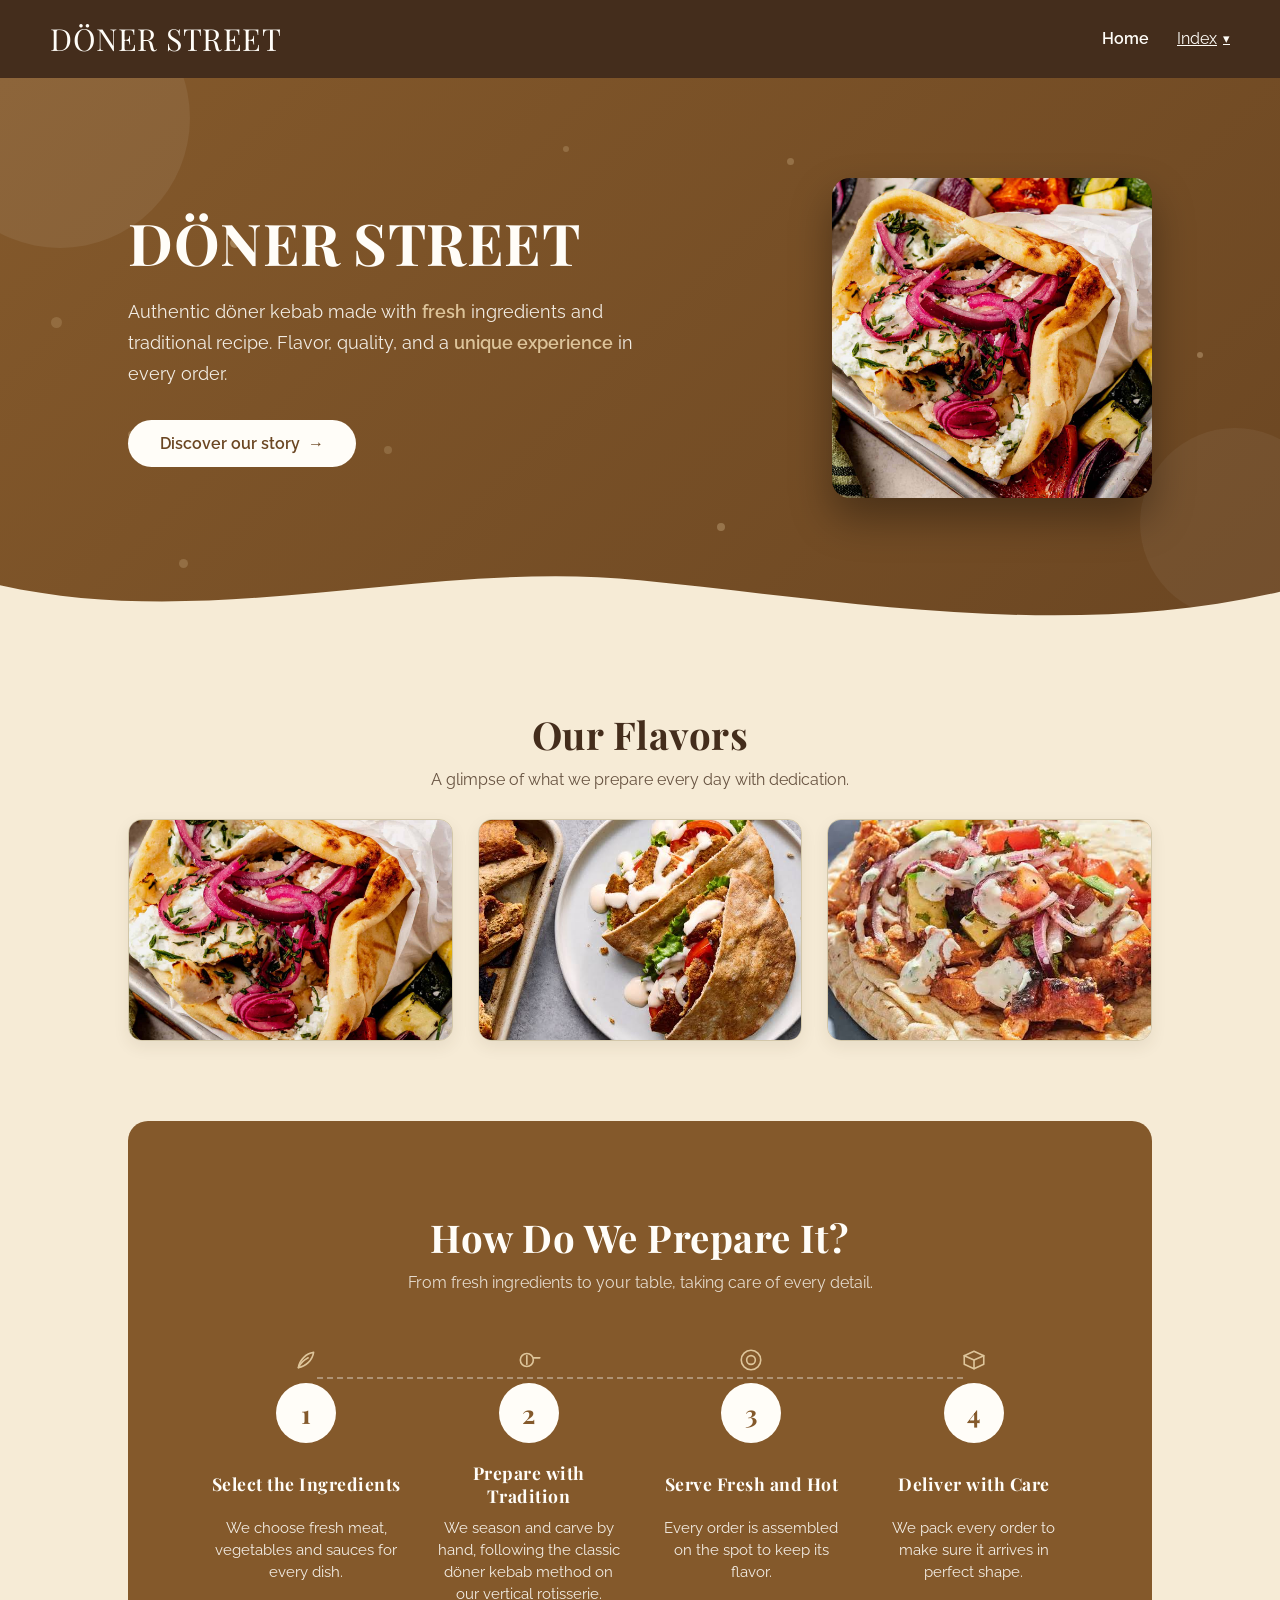
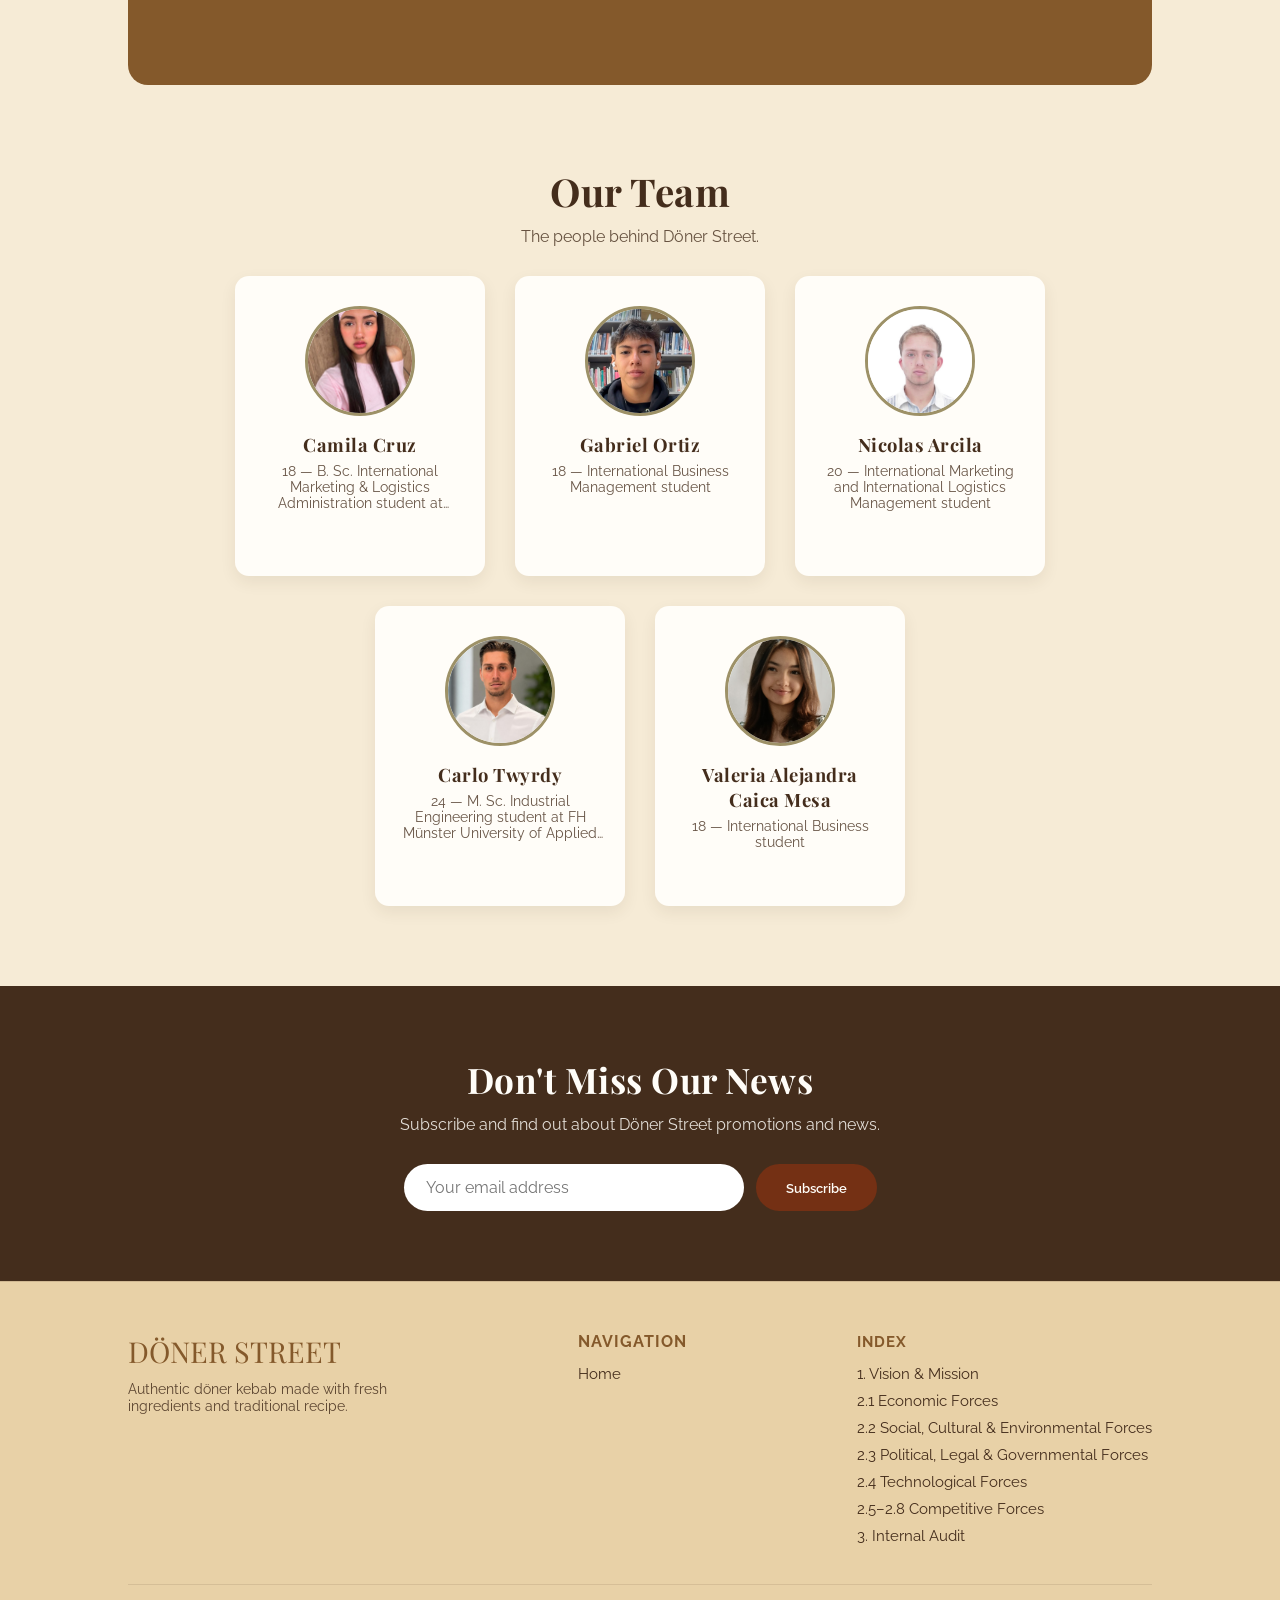
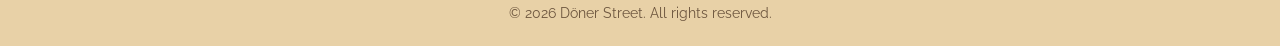
==== commit 6077fdd5: "Rename business from Döner House to Döner Street site-wide The customer survey's naming question con" ====
--- a/index.html
+++ b/index.html
@@ -4,7 +4,7 @@
 <head>
     <meta charset="UTF-8">
     <meta name="viewport" content="width=device-width, initial-scale=1.0">
-    <title>Döner House</title>
+    <title>Döner Street</title>
 
     <link rel="stylesheet" href="css/base.css">
     <link rel="stylesheet" href="css/estilo.css">
@@ -15,7 +15,7 @@
 <body>
 
     <header class="navbar">
-        <div class="logo"><a href="index.html">DÖNER HOUSE</a></div>
+        <div class="logo"><a href="index.html">DÖNER STREET</a></div>
         <nav>
             <a href="index.html">Home</a>
 
@@ -52,7 +52,7 @@
         <div class="döner-container">
             <!-- Text Column -->
             <div class="döner-content">
-                <h1 class="döner-title">DÖNER HOUSE</h1>
+                <h1 class="döner-title">DÖNER STREET</h1>
                 <p class="döner-description">
                     Authentic döner kebab made with <em>fresh</em> ingredients and
                     traditional recipe. Flavor, quality, and a <em>unique experience</em> in every order.
@@ -64,7 +64,7 @@
 
             <!-- Image Column -->
             <div class="döner-image-wrapper">
-                <img src="imagenes/img/chicken-doner-kebab-10.jpg" alt="Döner House Dish" class="döner-img">
+                <img src="imagenes/img/chicken-doner-kebab-10.jpg" alt="Döner Street Dish" class="döner-img">
             </div>
         </div>
 
@@ -151,7 +151,7 @@
         <section class="equipo">
             <div class="section-heading">
                 <h2>Our Team</h2>
-                <p>The people behind Döner House.</p>
+                <p>The people behind Döner Street.</p>
             </div>
             <div class="grid-equipo">
                 <div class="equipo-card">
@@ -186,7 +186,7 @@
 
     <section class="newsletter">
         <h2>Don't Miss Our News</h2>
-        <p>Subscribe and find out about Döner House promotions and news.</p>
+        <p>Subscribe and find out about Döner Street promotions and news.</p>
         <form class="newsletter-form" onsubmit="event.preventDefault(); alert('Thank you for subscribing!');">
             <input type="email" placeholder="Your email address" required>
             <button type="submit">Subscribe</button>
@@ -196,7 +196,7 @@
     <footer class="footer">
         <div class="footer-content">
             <div>
-                <div class="footer-logo">DÖNER HOUSE</div>
+                <div class="footer-logo">DÖNER STREET</div>
                 <p class="footer-tagline">Authentic döner kebab made with fresh ingredients and traditional
                     recipe.</p>
             </div>
@@ -215,7 +215,7 @@
                 <a href="auditoria-interna.html">3. Internal Audit</a>
             </div>
         </div>
-        <p class="footer-copy">&copy; 2026 Döner House. All rights reserved.</p>
+        <p class="footer-copy">&copy; 2026 Döner Street. All rights reserved.</p>
     </footer>
 
 </body>
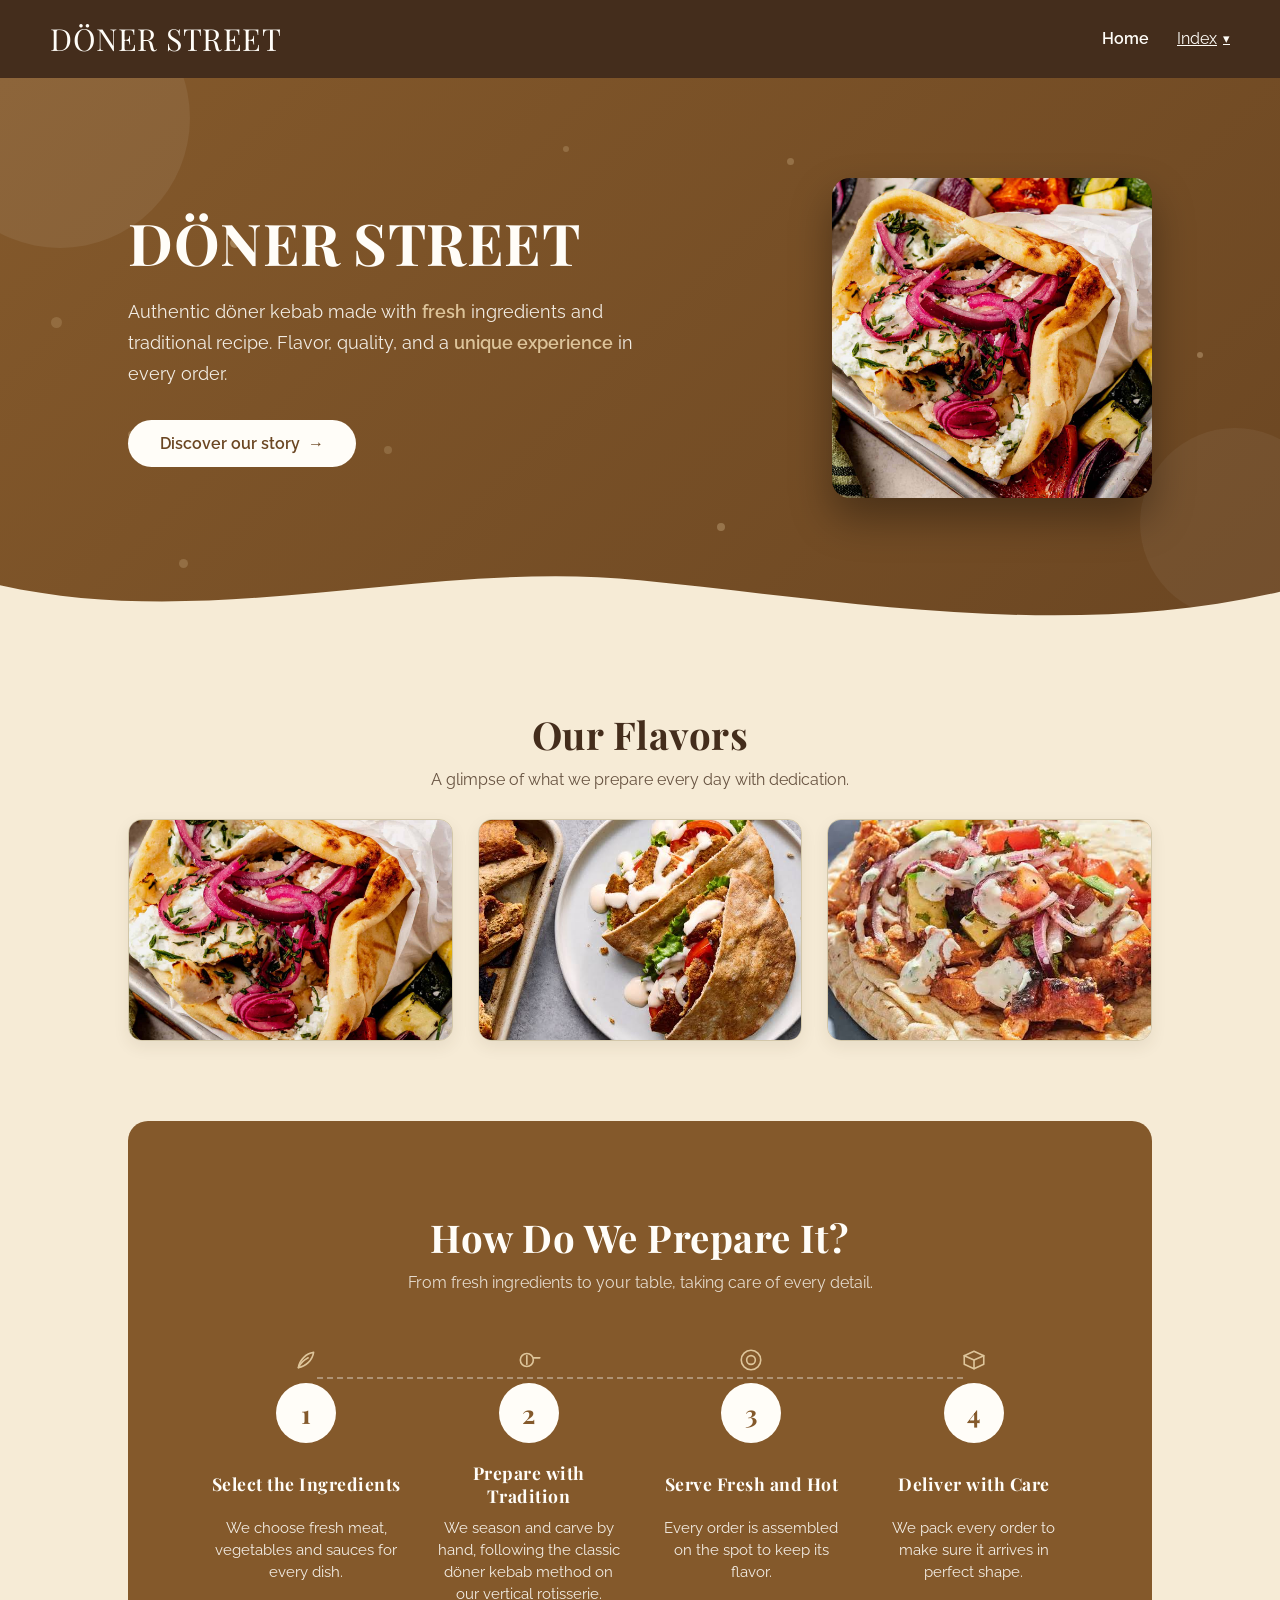
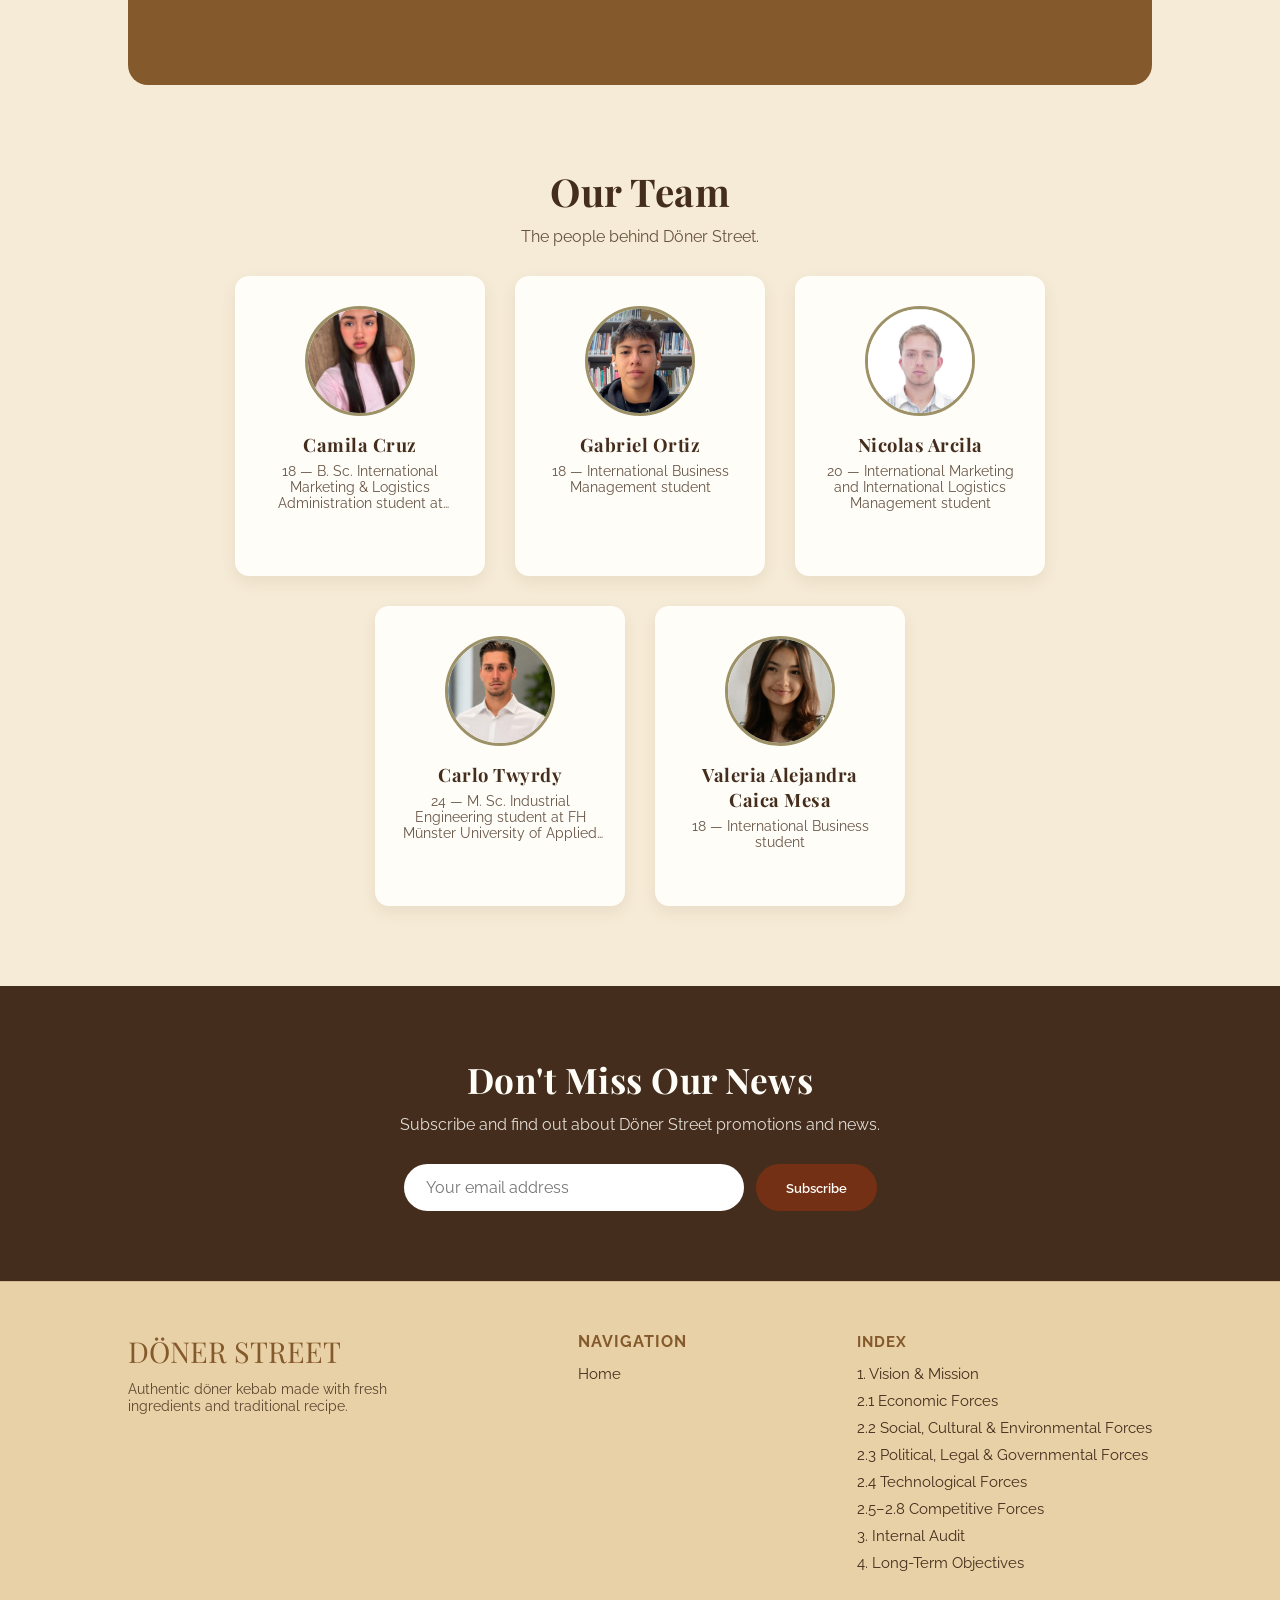
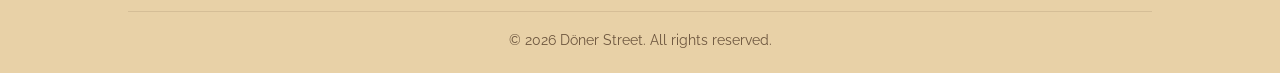
==== commit 2b272d35: "Add chapter 4 (Long-Term Objectives & Strategies) page and rewrite Retrenchment Moves the Balanced S" ====
--- a/index.html
+++ b/index.html
@@ -22,13 +22,43 @@
             <div class="dropdown">
                 <a href="sitemap.html" class="dropdown-toggle">Index</a>
                 <div class="dropdown-menu">
+                    <span class="dd-chapter">1. Vision &amp; Mission</span>
                     <a href="mision-vision.html">1. Vision &amp; Mission</a>
+                    <a href="mision-vision.html#section-1-1" class="dd-l3">1.1 History</a>
+                    <a href="mision-vision.html#section-1-2" class="dd-l3">1.2 Mission Statement</a>
+                    <a href="mision-vision.html#section-1-3" class="dd-l3">1.3 Vision Statement</a>
+
+                    <span class="dd-chapter">2. External Audit</span>
                     <a href="fuerzas-economicas.html">2.1 Economic Forces</a>
                     <a href="fuerzas-sociales.html">2.2 Social, Cultural &amp; Environmental Forces</a>
                     <a href="fuerzas-legales.html">2.3 Political, Legal &amp; Governmental Forces</a>
                     <a href="fuerzas-tecnologicas.html">2.4 Technological Forces</a>
-                    <a href="fuerzas-competitivas.html">2.5&ndash;2.8 Competitive Forces</a>
+                    <a href="fuerzas-competitivas.html#section-2-5">2.5&ndash;2.8 Competitive Forces</a>
+                    <a href="fuerzas-competitivas.html#section-2-6" class="dd-l3">2.6 Porter's Five Forces</a>
+                    <a href="fuerzas-competitivas.html#section-2-7" class="dd-l3">2.7 EFE Matrix</a>
+                    <a href="fuerzas-competitivas.html#section-2-8" class="dd-l3">2.8 CPM</a>
+
+                    <span class="dd-chapter">3. Internal Audit</span>
                     <a href="auditoria-interna.html">3. Internal Audit</a>
+                    <a href="auditoria-interna.html#section-3-3" class="dd-l3">3.3 Management</a>
+                    <a href="auditoria-interna.html#section-3-4" class="dd-l3">3.4 Marketing</a>
+                    <a href="auditoria-interna.html#section-3-5" class="dd-l3">3.5 Finance/Accounting</a>
+                    <a href="auditoria-interna.html#section-3-6" class="dd-l3">3.6 Production/Operations</a>
+                    <a href="auditoria-interna.html#section-3-7" class="dd-l3">3.7 Research &amp; Development</a>
+                    <a href="auditoria-interna.html#section-3-8" class="dd-l3">3.8 Management Information Systems</a>
+                    <a href="auditoria-interna.html#section-3-9" class="dd-l3">3.9 IFE Matrix</a>
+
+                    <span class="dd-chapter">4. Long-Term Objectives</span>
+                    <a href="objetivos-estrategias.html">4. Establish Long-Term Objectives</a>
+                    <a href="objetivos-estrategias.html#section-4-1" class="dd-l3">4.1 Long-Term Objectives</a>
+                    <a href="objetivos-estrategias.html#section-4-2" class="dd-l3">4.2 Annual Objectives</a>
+                    <a href="objetivos-estrategias.html#section-4-3" class="dd-l3">4.3 Gantt</a>
+                    <a href="objetivos-estrategias.html#section-4-4" class="dd-l3">4.4 Balanced Scorecard</a>
+                    <a href="objetivos-estrategias.html#section-4-5" class="dd-l3">4.5 Financial &amp; Strategic Objectives</a>
+                    <a href="objetivos-estrategias.html#section-4-6" class="dd-l3">4.6 Type of Strategy</a>
+                    <a href="objetivos-estrategias.html#section-4-8" class="dd-l3">4.8 Porter's Five Generic Strategies</a>
+
+                    <a href="sitemap.html" class="dd-viewall">View Full Index &rarr;</a>
                 </div>
             </div>
         </nav>
@@ -213,6 +243,7 @@
                 <a href="fuerzas-tecnologicas.html">2.4 Technological Forces</a>
                 <a href="fuerzas-competitivas.html">2.5&ndash;2.8 Competitive Forces</a>
                 <a href="auditoria-interna.html">3. Internal Audit</a>
+                <a href="objetivos-estrategias.html">4. Long-Term Objectives</a>
             </div>
         </div>
         <p class="footer-copy">&copy; 2026 Döner Street. All rights reserved.</p>
--- a/css/base.css
+++ b/css/base.css
@@ -115,13 +115,40 @@
     top: 100%;
     right: 0;
     background-color: var(--color-blanco);
-    min-width: 260px;
+    min-width: 300px;
     max-width: 90vw;
+    max-height: 75vh;
+    overflow-y: auto;
     box-shadow: 0 10px 25px rgba(68, 45, 28, 0.18);
     border-radius: 10px;
     border: 1px solid rgba(68, 45, 28, 0.1);
     padding: 10px 0;
     z-index: 20;
+}
+
+.dropdown-menu .dd-chapter {
+    display: block;
+    padding: 12px 20px 4px;
+    font-size: 0.72rem;
+    font-weight: 700;
+    letter-spacing: 0.5px;
+    text-transform: uppercase;
+    color: var(--color-primario);
+    opacity: 0.55;
+}
+
+.dropdown-menu a.dd-l3 {
+    padding-left: 36px;
+    font-size: 0.85rem;
+    font-weight: 400;
+    opacity: 0.85;
+}
+
+.dropdown-menu a.dd-viewall {
+    margin-top: 6px;
+    border-top: 1px solid rgba(68, 45, 28, 0.1);
+    font-weight: 700;
+    color: var(--color-primario);
 }
 
 .dropdown:hover .dropdown-menu {
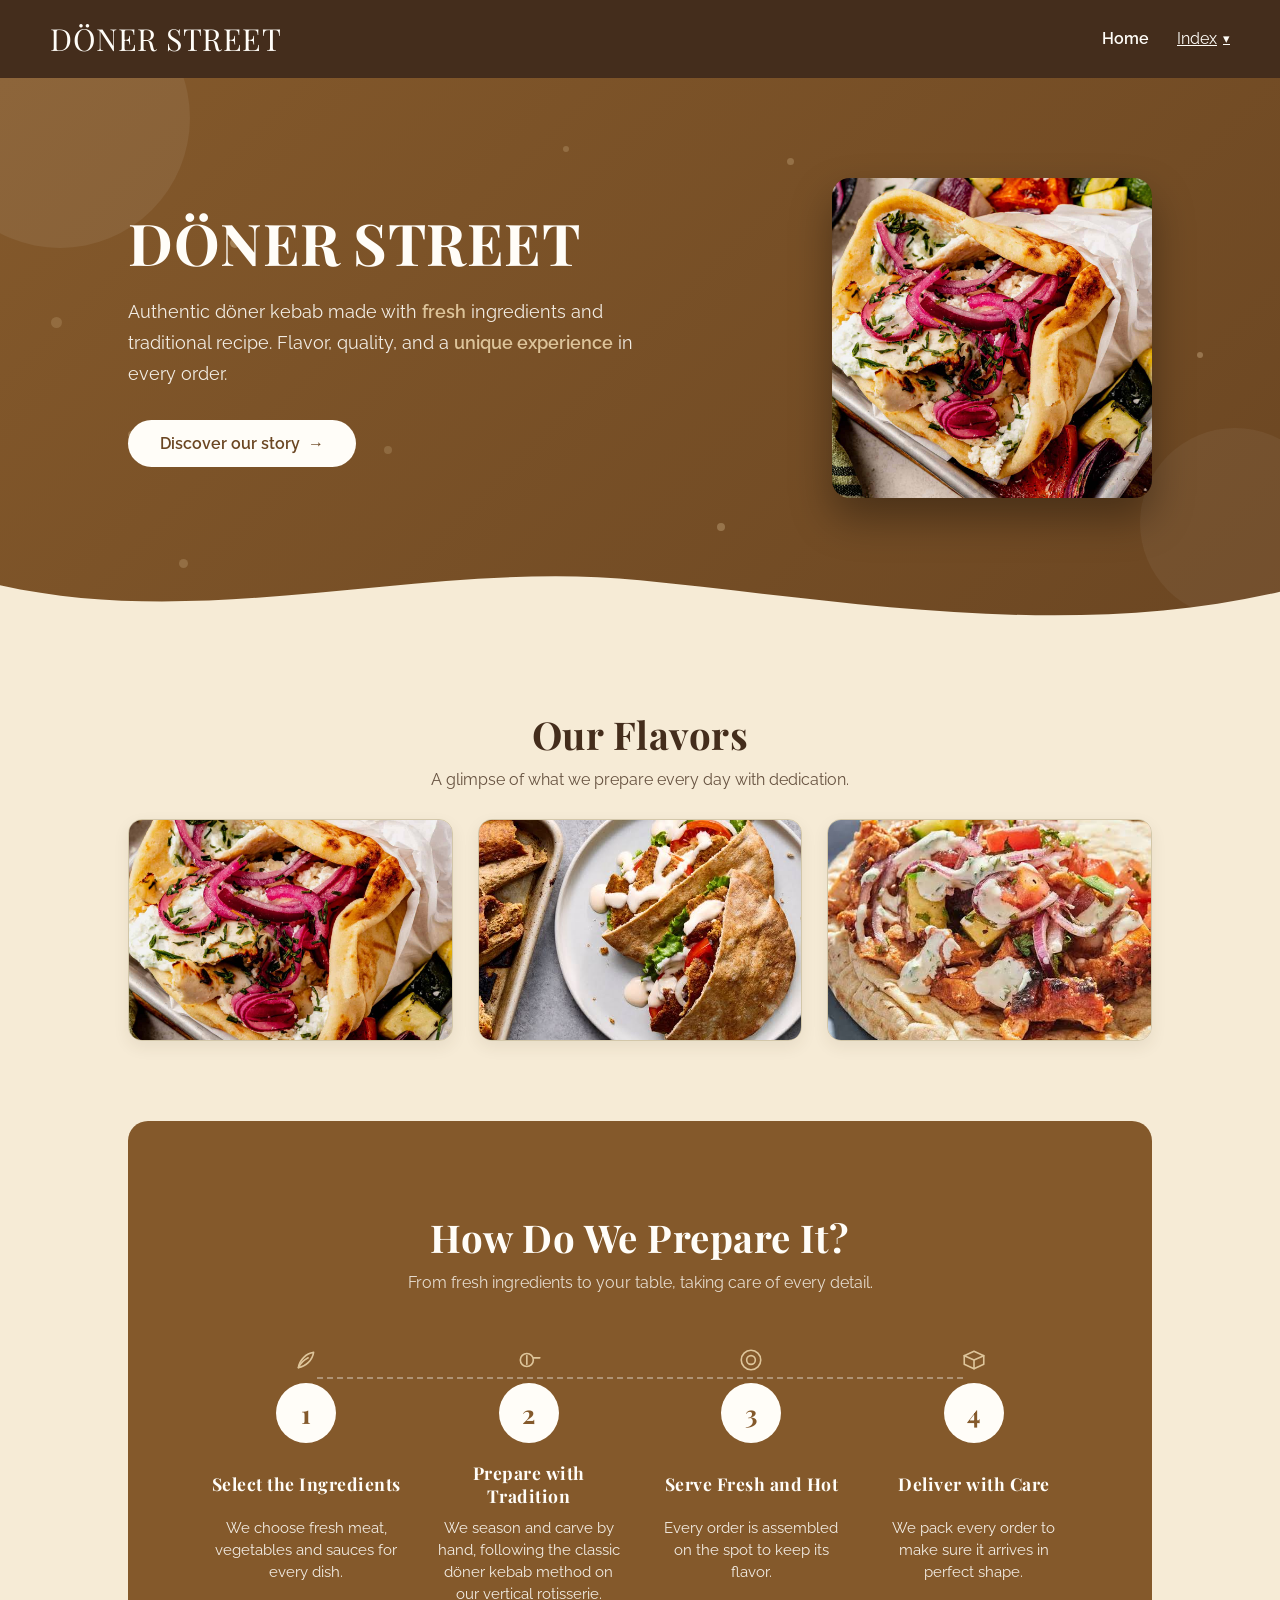
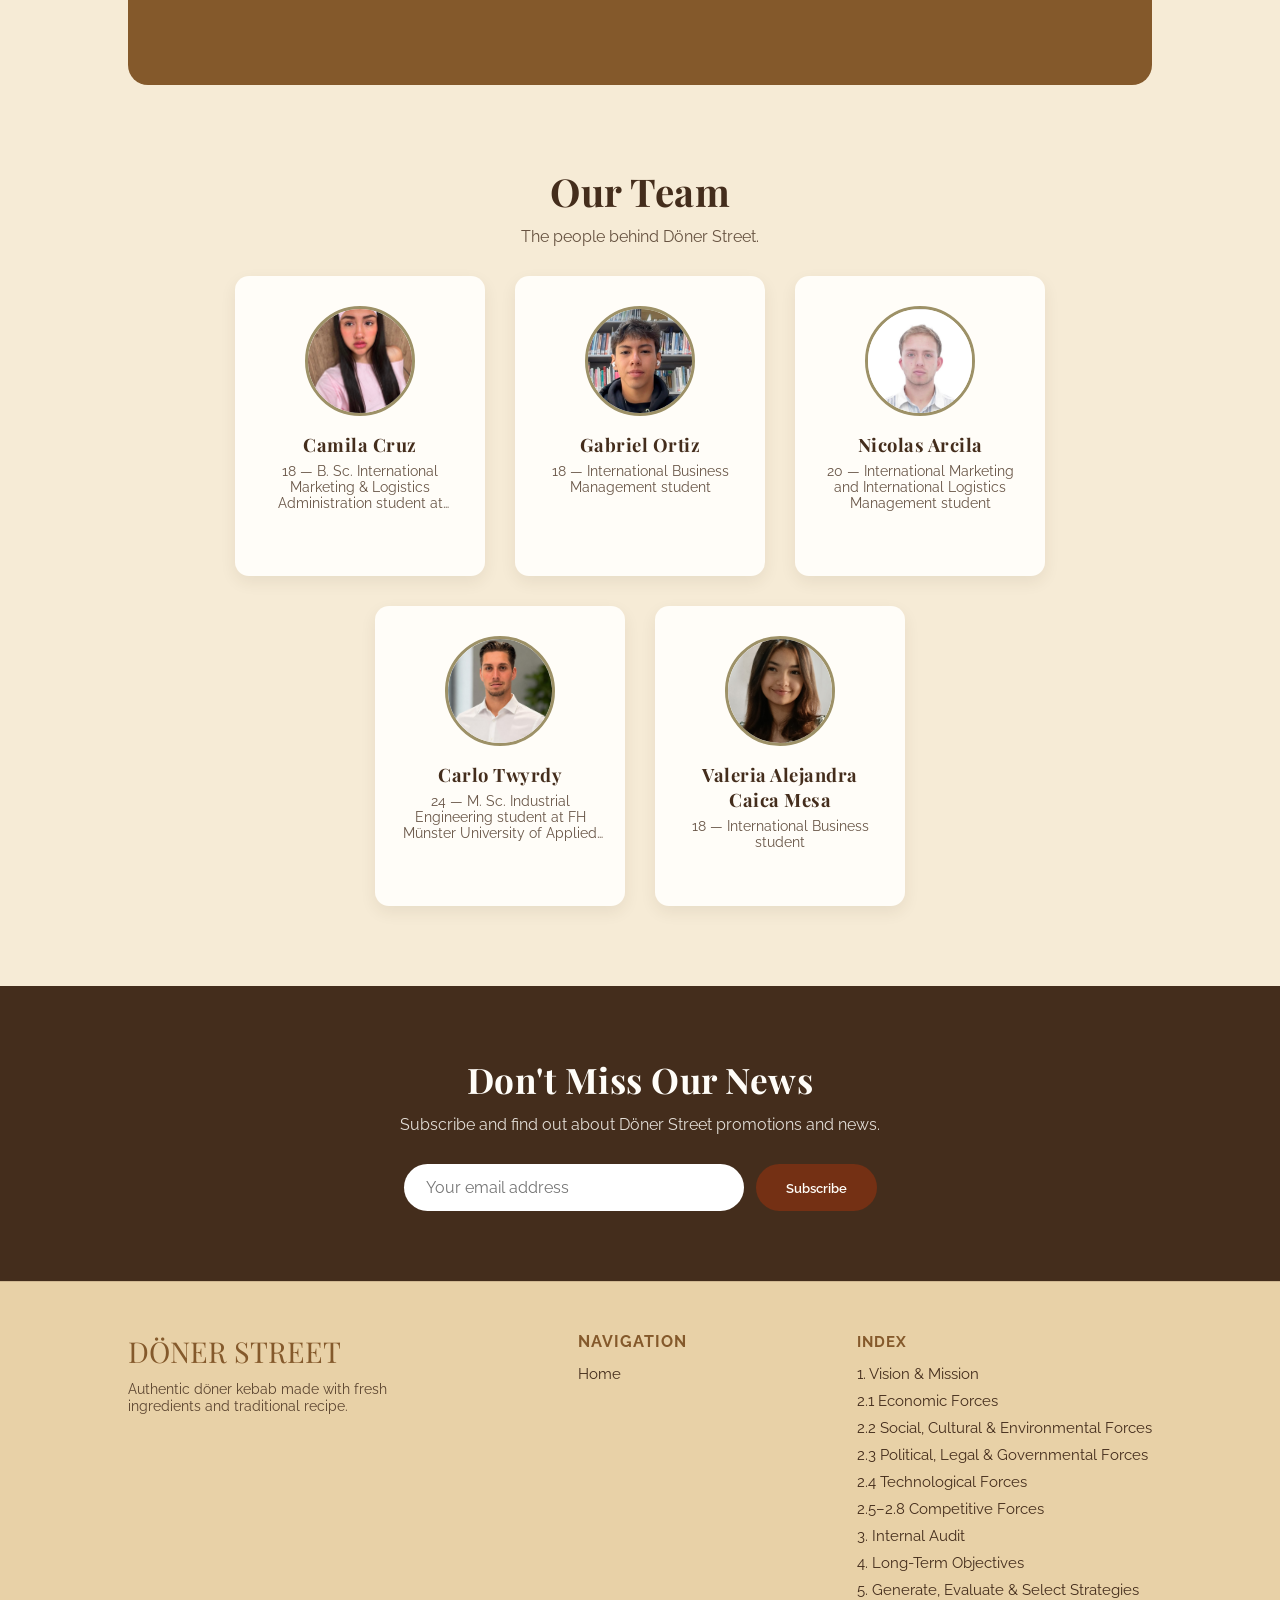
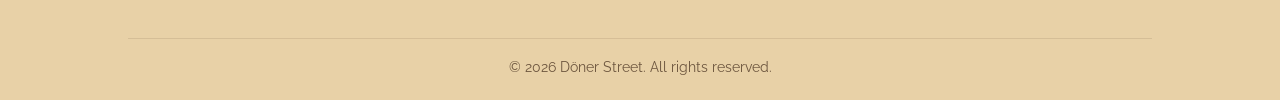
==== commit ae4f496c: "Rework chapter 4 scorecards/strategies and add chapter 5 (Input/Matching/Decision stage) - Rebuild t" ====
--- a/index.html
+++ b/index.html
@@ -57,6 +57,13 @@
                     <a href="objetivos-estrategias.html#section-4-5" class="dd-l3">4.5 Financial &amp; Strategic Objectives</a>
                     <a href="objetivos-estrategias.html#section-4-6" class="dd-l3">4.6 Type of Strategy</a>
                     <a href="objetivos-estrategias.html#section-4-8" class="dd-l3">4.8 Porter's Five Generic Strategies</a>
+
+                    <span class="dd-chapter">5. Generate, Evaluate &amp; Select Strategies</span>
+                    <a href="seleccion-estrategias.html">5. Generate, Evaluate, and Select Strategies</a>
+                    <a href="seleccion-estrategias.html#section-5-1" class="dd-l3">5.1 Input Stage</a>
+                    <a href="seleccion-estrategias.html#section-5-2" class="dd-l3">5.2 Matching Stage</a>
+                    <a href="seleccion-estrategias.html#section-5-2-1" class="dd-l3">5.2.1 SWOT Matrix</a>
+                    <a href="seleccion-estrategias.html#section-5-3" class="dd-l3">5.3 Decision Stage (QSPM)</a>
 
                     <a href="sitemap.html" class="dd-viewall">View Full Index &rarr;</a>
                 </div>
@@ -244,6 +251,7 @@
                 <a href="fuerzas-competitivas.html">2.5&ndash;2.8 Competitive Forces</a>
                 <a href="auditoria-interna.html">3. Internal Audit</a>
                 <a href="objetivos-estrategias.html">4. Long-Term Objectives</a>
+                <a href="seleccion-estrategias.html">5. Generate, Evaluate &amp; Select Strategies</a>
             </div>
         </div>
         <p class="footer-copy">&copy; 2026 Döner Street. All rights reserved.</p>
